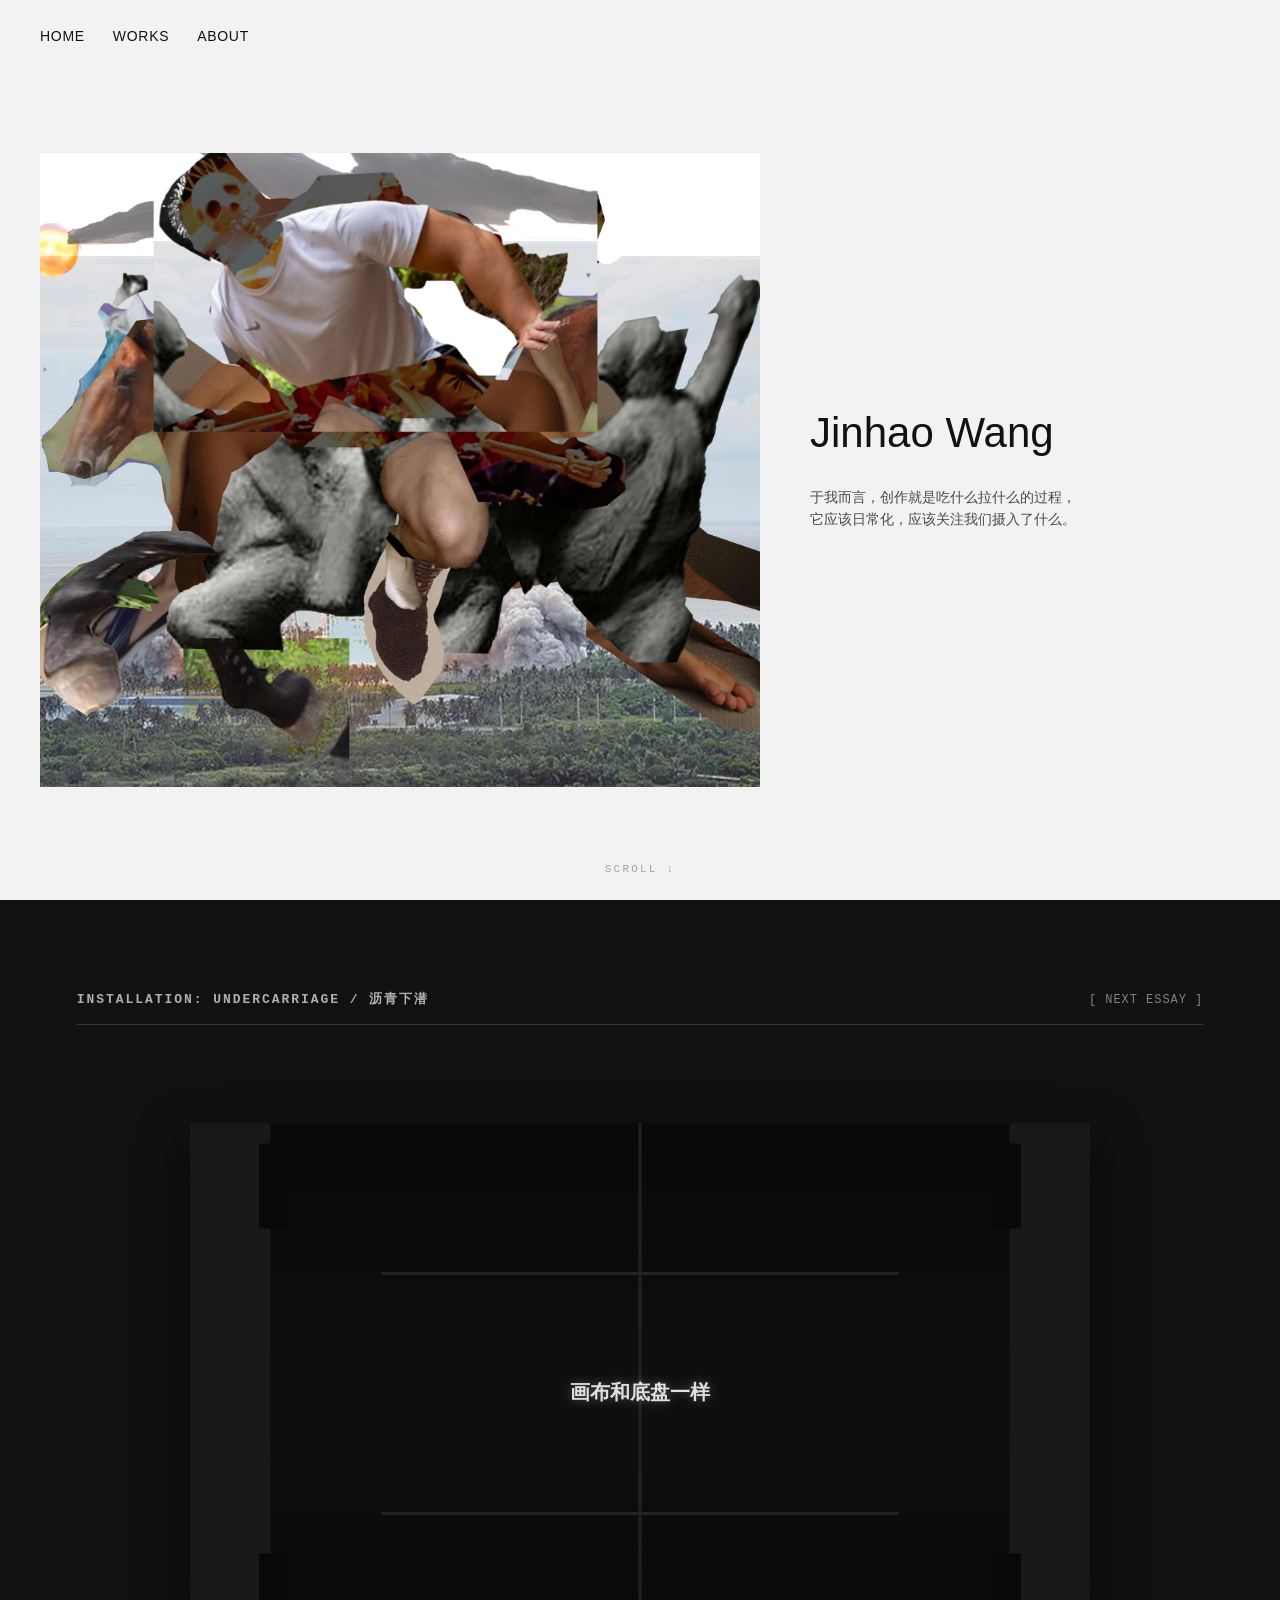
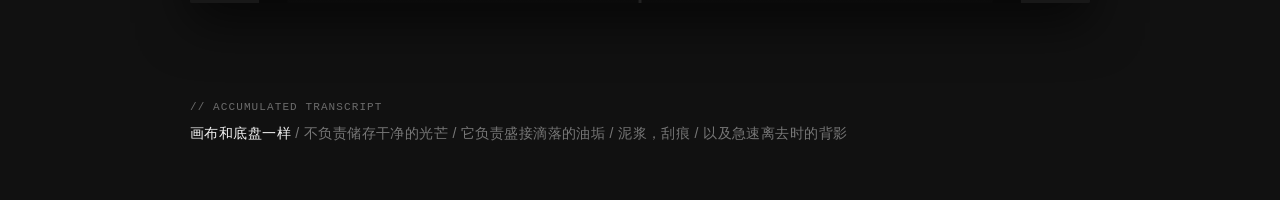
==== index.html @ 8531ae94 "Update index.html" ====
<!DOCTYPE html>
<html lang="zh-CN">

<head>

    <meta charset="UTF-8">

    <meta name="viewport" content="width=device-width, initial-scale=1.0">

    <title>Jinhao Wang</title>

    <link rel="stylesheet" href="style.css?v=3">
    <!-- 引入独立文件夹内的装置样式 -->
    <link rel="stylesheet" href="installation/undercarriage.css">
    <link rel="icon" type="image/svg+xml" href="favicon.svg">

</head>


<body>


    <!-- ========================================
         SITE NAVIGATION
         ======================================== -->

    <header class="site-header">

        <nav>
            <a href="index.html">HOME</a>
            <a href="works.html">WORKS</a>
            <a href="about.html">ABOUT</a>
        </nav>

    </header>


    <!-- ========================================
         HOME PAGE (HERO)
         ======================================== -->

    <main class="home">

        <section class="hero">

            <!-- Hero Image -->
            <div class="hero-image">
                <img
                    src="images/digital collage/home-hero-small.jpg"
                    alt="Jinhao Wang"
                >
            </div>

            <!-- Hero Text -->
            <div class="hero-text">
                <h1>Jinhao Wang</h1>
                <p>
                    于我而言，创作就是吃什么拉什么的过程，<br>
                    它应该日常化，应该关注我们摄入了什么。
                </p>
            </div>

        </section>

        <!-- 下滑引导提示 -->
        <div class="scroll-down-hint">SCROLL ↓</div>

    </main>


    <!-- ========================================
         INSTALLATION SECTION (第二屏独立装置)
         ======================================== -->

    <section class="installation-section">

        <div class="installation-header">
            <h2 class="installation-title">Installation: Undercarriage / 沥青下潜</h2>
            <div class="installation-controls">
                <button id="btn-next-passage" class="inst-btn" type="button">[ NEXT ESSAY ]</button>
            </div>
        </div>

        <div class="viewport-wrapper">
            <canvas id="undercarriage-canvas"></canvas>
        </div>

        <div class="installation-log">
            <div class="log-label">// ACCUMULATED TRANSCRIPT</div>
            <div id="log-text" class="log-content">等待车辆碾过...</div>
        </div>

    </section>


    <!-- ========================================
         SMART SLIDE HEADER SCRIPT
         ======================================== -->

    <script>
        const header = document.querySelector(".site-header");
        let lastScrollY = window.pageYOffset;

        window.addEventListener("scroll", () => {
            const currentScrollY = window.pageYOffset;

            if (currentScrollY <= 80) {
                header.classList.remove("header-hidden");
                lastScrollY = currentScrollY;
                return;
            }

            if (Math.abs(currentScrollY - lastScrollY) < 10) {
                return;
            }

            if (currentScrollY > lastScrollY) {
                header.classList.add("header-hidden");
            } else {
                header.classList.remove("header-hidden");
            }

            lastScrollY = currentScrollY;
        }, { passive: true });
    </script>

    <!-- 引入独立文件夹内的装置动画引擎 -->
    <script src="installation/undercarriage.js"></script>

</body>

</html>
---- style.css ----
/* =========================================================
   GLOBAL
   ========================================================= */

* {
    box-sizing: border-box;
}

html,
body {
    margin: 0;
    width: 100%;
    min-height: 100%;
    background: #f2f2f2;
}

body {
    color: #111111;
    font-family:
        Arial,
        Helvetica,
        sans-serif;
}

img {
    max-width: 100%;
}

a {
    color: inherit;
}


/* =========================================================
   SITE NAVIGATION (SMART SLIDE HEADER WITH GRADIENT FADE)
   ========================================================= */

.site-header {
    position: fixed;
    top: 0;
    left: 0;
    width: 100%;
    padding: 28px 40px 48px;
    z-index: 100;
    transition: transform 0.3s cubic-bezier(0.16, 1, 0.3, 1);

    /* 全通栏从上至下平滑羽化渐变 */
    background: linear-gradient(
        to bottom,
        rgba(242, 242, 242, 0.96) 0%,
        rgba(242, 242, 242, 0.85) 45%,
        rgba(242, 242, 242, 0.4) 75%,
        rgba(242, 242, 242, 0) 100%
    );

    /* 允许点击穿透下方作品 */
    pointer-events: none;
}

.site-header.header-hidden {
    transform: translateY(-100%);
}

.site-header nav {
    display: flex;
    gap: 28px;
    /* 恢复文字链接正常点击 */
    pointer-events: auto;
}

.site-header a {
    color: #111111;
    text-decoration: none;
    font-size: 14px;
    letter-spacing: 0.05em;
}

.site-header a:hover {
    text-decoration: underline;
}


/* =========================================================
   HOME
   ========================================================= */

.home {
    width: 100%;
    height: 100vh;
}

.hero {
    width: 100%;
    height: 100vh;
    display: grid;
    grid-template-columns: 60% 40%;
    align-items: center;
    padding: 80px 40px 40px;
}

.hero-image {
    width: 100%;
    height: calc(100vh - 120px);
    display: flex;
    align-items: center;
    justify-content: center;
}

.hero-image img {
    display: block;
    max-width: 100%;
    max-height: 100%;
    width: auto;
    height: auto;
    object-fit: contain;
}

.hero-text {
    padding-left: 50px;
    padding-right: 40px;
}

.hero-text h1 {
    margin: 0 0 30px;
    font-size: 42px;
    font-weight: 500;
    line-height: 1.1;
}

.hero-text p {
    margin: 0;
    max-width: 480px;
    font-size: 14px;
    line-height: 1.6;
    opacity: 0.75;
}


/* =========================================================
   WORKS — PROJECT ARCHIVE
   ========================================================= */

.works-archive {
    width: 100%;
    min-height: 100vh;
    padding: 120px 6vw;
}

.works-archive h1 {
    margin: 0 0 100px;
    font-size: 28px;
    font-weight: 400;
}

.project-list {
    width: 100%;
    max-width: 1400px;
}

.project-link {
    display: flex;
    justify-content: space-between;
    align-items: center;
    width: 100%;
    padding: 28px 0;
    border-top: 1px solid rgba(17, 17, 17, 0.25);
    color: #111111;
    text-decoration: none;
    font-size: 18px;
    font-weight: 400;
    transition: opacity 0.2s ease;
}

.project-link:last-child {
    border-bottom: 1px solid rgba(17, 17, 17, 0.25);
}

.project-link:hover {
    opacity: 0.5;
}

.project-link span:last-child {
    font-size: 20px;
}


/* =========================================================
   PROJECT ARCHIVE PAGES (PAINTING & DIGITAL COLLAGE)
   ========================================================= */

.project-page {
    width: 100%;
    padding: 105px 6vw 140px;
}

.project-header {
    display: flex;
    justify-content: space-between;
    align-items: baseline;
    margin-bottom: 105px;
}

.project-header h1 {
    margin: 0;
    font-size: 28px;
    font-weight: 400;
    line-height: 1.2;
}

#sort-button {
    margin: 0;
    padding: 0;
    border: none;
    background: none;
    font-family: inherit;
    font-size: 14px;
    font-weight: 400;
    line-height: 1.4;
    color: #111111;
    cursor: pointer;
    white-space: nowrap;
}

#sort-button:hover {
    opacity: 0.5;
}


/* =========================================================
   TRUE MASONRY GRID (横向蛇形咬合推进系统)
   ========================================================= */

.true-masonry {
    display: flex;
    justify-content: space-between;
    align-items: flex-start;
    gap: 28px;
    width: 76%;
    max-width: 1120px;
    margin: 0 auto;
}

.masonry-col {
    flex: 1;
    display: flex;
    flex-direction: column;
    gap: 50px;
    min-width: 0;
}

.masonry-col .archive-item {
    display: flex;
    justify-content: center;
    align-items: center;
    margin: 0;
    text-decoration: none;
    transition: opacity 0.25s ease;
}

.masonry-col .archive-item img {
    display: block;
    max-width: 100%;
    width: auto;
    height: auto;
    max-height: 520px;     /* 封顶高度：竖长画作在此止步，宽度按原比例等比收窄 */
    object-fit: contain;
}

.masonry-col .archive-item:hover {
    opacity: 0.75;
}


/* =========================================================
   WORK DETAIL — COLLAGE
   ========================================================= */

.work-detail-page {
    width: 100%;
    height: 100vh;
    overflow: hidden;
    background: #f2f2f2;
    color: #111111;
}

.work-detail {
    position: relative;
    width: 100%;
    height: 100vh;
    display: grid;
    grid-template-columns: 42% 58%;
    align-items: center;
    padding: 80px 7vw 40px;
}

.work-info {
    padding-right: 80px;
}

.work-info h1 {
    margin: 0 0 35px;
    font-size: 20px;
    font-weight: 500;
    letter-spacing: 0.08em;
}

.work-info p {
    margin: 0 0 10px;
    font-size: 15px;
    line-height: 1.5;
}

.work-detail-image {
    width: 100%;
    height: calc(100vh - 120px);
    display: flex;
    align-items: center;
    justify-content: center;
    padding: 20px 40px 20px 0;
}

.work-detail-image img {
    display: block;
    max-width: 100%;
    max-height: calc(100vh - 170px);
    width: auto;
    height: auto;
    object-fit: contain;
}

.work-arrow {
    position: fixed;
    top: 50%;
    transform: translateY(-50%);
    z-index: 200;
    width: 50px;
    height: 80px;
    display: flex;
    align-items: center;
    justify-content: center;
    color: #111111;
    text-decoration: none;
    font-size: 30px;
    font-weight: 300;
    opacity: 0.45;
    transition: opacity 0.2s ease;
}

.work-arrow:hover {
    opacity: 1;
}

.work-arrow-left {
    left: 18px;
}

.work-arrow-right {
    right: 18px;
}

.work-back {
    position: fixed;
    left: 50px;
    bottom: 32px;
    z-index: 20;
    color: #111111;
    text-decoration: none;
    font-size: 14px;
    font-weight: 400;
    line-height: 1.4;
    transition: opacity 0.2s ease;
}

.work-back:hover {
    opacity: 0.5;
}


/* =========================================================
   PAINTING DETAIL
   ========================================================= */

.painting-detail-page {
    width: 100%;
    height: 100vh;
    overflow: hidden;
    background: #f2f2f2;
    color: #111111;
}

.painting-detail {
    position: relative;
    width: 100%;
    height: 100vh;
    display: flex;
    flex-direction: column;
    align-items: center;
    padding: 105px 8vw 35px;
}

.painting-info {
    width: 100%;
    margin-bottom: 20px;
}

.painting-info h1 {
    margin: 0 0 12px;
    font-size: 18px;
    font-weight: 400;
}

.painting-info p {
    margin: 3px 0;
    font-size: 14px;
    line-height: 1.45;
}

.painting-detail-image {
    flex: 1;
    width: 100%;
    min-height: 0;
    display: flex;
    align-items: center;
    justify-content: center;
}

.painting-detail-image img {
    display: block;
    max-width: 80vw;
    max-height: calc(100vh - 270px);
    width: auto;
    height: auto;
    object-fit: contain;
}

.painting-arrow {
    position: fixed;
    top: 50%;
    transform: translateY(-50%);
    z-index: 200;
    width: 60px;
    height: 80px;
    display: flex;
    align-items: center;
    justify-content: center;
    color: #111111;
    text-decoration: none;
    font-size: 28px;
    font-weight: 300;
    opacity: 0.8;
    transition:
        opacity 0.2s ease,
        transform 0.2s ease;
}

.painting-arrow:hover {
    opacity: 1;
}

.painting-arrow-left {
    left: 15px;
}

.painting-arrow-right {
    right: 15px;
}

.painting-arrow-left:hover {
    transform: translate(-3px, -50%);
}

.painting-arrow-right:hover {
    transform: translate(3px, -50%);
}

.painting-back {
    position: fixed;
    left: 3vw;
    bottom: 28px;
    z-index: 200;
    font-size: 13px;
    color: #111111;
    text-decoration: none;
}

.painting-back:hover {
    text-decoration: underline;
}


/* =========================================================
   ABOUT
   ========================================================= */

.about-page {
    background: #f2f2f2;
    color: #111111;
}

.about-content {
    width: 100%;
    min-height: 100vh;
    display: grid;
    grid-template-columns: 40% 60%;
    padding: 120px 6vw 100px;
}

.about-photo {
    display: flex;
    align-items: flex-start;
    justify-content: flex-start;
    padding-top: 20px;
    padding-right: 5vw;
}

.about-photo img {
    display: block;
    width: 100%;
    max-width: 420px;
    height: auto;
    object-fit: contain;
}

.about-info {
    width: 100%;
    max-width: 680px;
    padding-top: 20px;
}

.about-top {
    display: flex;
    justify-content: space-between;
    align-items: baseline;
    margin-bottom: 70px;
}

.about-top h1 {
    margin: 0;
    font-size: 28px;
    font-weight: 400;
    line-height: 1.2;
}

.about-section {
    margin-bottom: 58px;
}

.about-section h2 {
    margin: 0 0 24px;
    font-size: 14px;
    font-weight: 400;
    letter-spacing: 0.12em;
    text-transform: uppercase;
}

.about-section p {
    max-width: 620px;
    margin: 0 0 18px;
    font-size: 16px;
    line-height: 1.8;
    font-weight: 400;
}

.about-section a {
    color: inherit;
    text-decoration: none;
}

.about-section a:hover {
    text-decoration: underline;
}

.language-switch {
    display: flex;
    align-items: center;
    gap: 6px;
    font-size: 12px;
}

.language-switch label {
    cursor: pointer;
}

.language-switch label:hover {
    text-decoration: underline;
}

.language-switch span {
    opacity: 0.5;
}


/* =========================================================
   MOBILE
   ========================================================= */

@media (max-width: 700px) {

    /* Navigation */
    .site-header {
        position: fixed;
        padding: 20px;
    }

    .site-header nav {
        gap: 18px;
    }

    /* Home */
    .home {
        height: auto;
    }

    .hero {
        height: auto;
        display: block;
        padding: 90px 20px 40px;
    }

    .hero-image {
        width: 100%;
        height: auto;
        display: block;
    }

    .hero-image img {
        width: 100%;
        height: auto;
    }

    .hero-text {
        padding: 25px 0 50px;
    }

    .hero-text h1 {
        font-size: 32px;
        margin-bottom: 20px;
    }

    .hero-text p {
        font-size: 10px;
    }

    /* Works archive */
    .works-archive {
        padding: 80px 20px 60px;
    }

    .works-archive h1 {
        margin-bottom: 60px;
        font-size: 26px;
    }

    .project-link {
        padding: 22px 0;
        font-size: 16px;
    }

    /* Project archive pages */
    .project-page {
        padding: 80px 20px 100px;
    }

    .project-header {
        margin-bottom: 70px;
    }

    .project-header h1 {
        font-size: 26px;
    }

    #sort-button {
        font-size: 13px;
    }

    /* True Masonry Mobile (单列瀑布流) */
    .true-masonry {
        width: 100%;
        flex-direction: column;
        gap: 50px;
    }

    .masonry-col {
        width: 100%;
        gap: 50px;
    }

    .masonry-col .archive-item img {
        width: 100%;
        max-width: 100%;
        max-height: none;
        height: auto;
    }

    /* Digital collage detail Mobile */
    .work-detail-page {
        height: auto;
        min-height: 100vh;
        overflow: visible;
    }

    .work-detail {
        height: auto;
        min-height: 100vh;
        display: flex;
        flex-direction: column;
        align-items: stretch;
        padding: 100px 20px 50px;
    }

    .work-info {
        padding-right: 0;
        margin-bottom: 30px;
    }

    .work-info h1 {
        font-size: 18px;
        margin-bottom: 20px;
    }

    .work-info p {
        font-size: 14px;
    }

    .work-detail-image {
        width: 100%;
        height: auto;
        display: block;
        padding: 0;
    }

    .work-detail-image img {
        width: 100%;
        max-width: 100%;
        max-height: none;
        height: auto;
    }

    .work-arrow {
        width: 40px;
        height: 60px;
        font-size: 24px;
    }

    .work-arrow-left {
        left: 5px;
    }

    .work-arrow-right {
        right: 5px;
    }

    /* Painting detail Mobile */
    .painting-detail-page {
        height: auto;
        min-height: 100vh;
        overflow: visible;
    }

    .painting-detail {
        height: auto;
        min-height: 100vh;
        padding: 100px 20px 80px;
    }

    .painting-info {
        margin-bottom: 25px;
    }

    .painting-info h1 {
        font-size: 18px;
    }

    .painting-info p {
        font-size: 13px;
    }

    .painting-detail-image {
        flex: none;
        width: 100%;
        height: auto;
        display: block;
    }

    .painting-detail-image img {
        width: 100%;
        max-width: 100%;
        max-height: none;
        height: auto;
    }

    .painting-arrow {
        width: 40px;
        height: 60px;
        font-size: 24px;
    }

    .painting-arrow-left {
        left: 5px;
    }

    .painting-arrow-right {
        right: 5px;
    }

    .painting-back {
        left: 20px;
        bottom: 20px;
        font-size: 12px;
    }

    /* About Mobile */
    .about-content {
        display: block;
        padding: 40px 6vw 80px;
    }

    .about-photo {
        margin-bottom: 50px;
        padding-top: 0;
        padding-right: 0;
    }

    .about-photo img {
        width: 100%;
        max-width: 500px;
    }

    .about-info {
        max-width: none;
        padding-top: 0;
    }

    .about-top {
        margin-bottom: 55px;
    }

    .about-top h1 {
        font-size: 26px;
    }

    .about-section {
        margin-bottom: 50px;
    }

    .about-section p {
        font-size: 15px;
        line-height: 1.8;
    }

    /* Return to category */
    .work-back {
        left: 20px;
        bottom: 20px;
        font-size: 13px;
    }
}
---- installation/undercarriage.css ----
/* =========================================================
   INSTALLATION: UNDERCARRIAGE / 沥青下潜装置独立样式
   ========================================================= */

.installation-section {
    width: 100%;
    min-height: 100vh;
    background: #111111;
    color: #f2f2f2;
    position: relative;
    display: flex;
    flex-direction: column;
    justify-content: space-between;
    padding: 90px 6vw 40px;
    box-sizing: border-box;
    overflow: hidden;
}

.installation-header {
    display: flex;
    justify-content: space-between;
    align-items: baseline;
    z-index: 10;
    border-bottom: 1px solid rgba(255, 255, 255, 0.15);
    padding-bottom: 16px;
}

.installation-title {
    font-size: 13px;
    letter-spacing: 0.15em;
    text-transform: uppercase;
    opacity: 0.7;
    margin: 0;
    font-family: monospace, sans-serif;
}

.installation-controls {
    display: flex;
    gap: 20px;
}

.inst-btn {
    background: none;
    border: none;
    color: #f2f2f2;
    font-family: monospace, sans-serif;
    font-size: 12px;
    letter-spacing: 0.08em;
    cursor: pointer;
    opacity: 0.5;
    padding: 0;
    transition: opacity 0.2s ease;
}

.inst-btn:hover {
    opacity: 1;
}

.viewport-wrapper {
    position: relative;
    width: 100%;
    flex: 1;
    display: flex;
    align-items: center;
    justify-content: center;
    margin: 30px 0;
    min-height: 480px;
}

#undercarriage-canvas {
    display: block;
    width: 100%;
    max-width: 900px;
    height: 480px;
    background: #161616;
    border-radius: 2px;
    box-shadow: 0 20px 50px rgba(0, 0, 0, 0.6);
}

.installation-log {
    width: 100%;
    max-width: 900px;
    margin: 0 auto;
    z-index: 10;
}

.log-label {
    font-size: 11px;
    font-family: monospace, sans-serif;
    text-transform: uppercase;
    letter-spacing: 0.1em;
    opacity: 0.4;
    margin-bottom: 8px;
}

.log-content {
    font-size: 14px;
    line-height: 1.8;
    letter-spacing: 0.03em;
    min-height: 2.8em;
    color: #777777;
    font-family: Arial, sans-serif;
    transition: color 0.3s ease;
}

.log-content span.accumulated {
    color: #f2f2f2;
}

/* 首页下滑引导细标 */
.scroll-down-hint {
    position: absolute;
    bottom: 25px;
    left: 50%;
    transform: translateX(-50%);
    font-size: 11px;
    letter-spacing: 0.2em;
    opacity: 0.35;
    font-family: monospace, sans-serif;
    animation: pulse-hint 2s infinite ease-in-out;
    pointer-events: none;
}

@keyframes pulse-hint {
    0%, 100% { opacity: 0.2; transform: translate(-50%, 0); }
    50% { opacity: 0.6; transform: translate(-50%, 5px); }
}

@media (max-width: 700px) {
    .installation-section {
        padding: 70px 20px 30px;
        min-height: auto;
    }
    #undercarriage-canvas {
        height: 380px;
    }
    .viewport-wrapper {
        min-height: 380px;
    }
    .log-content {
        font-size: 13px;
    }
}
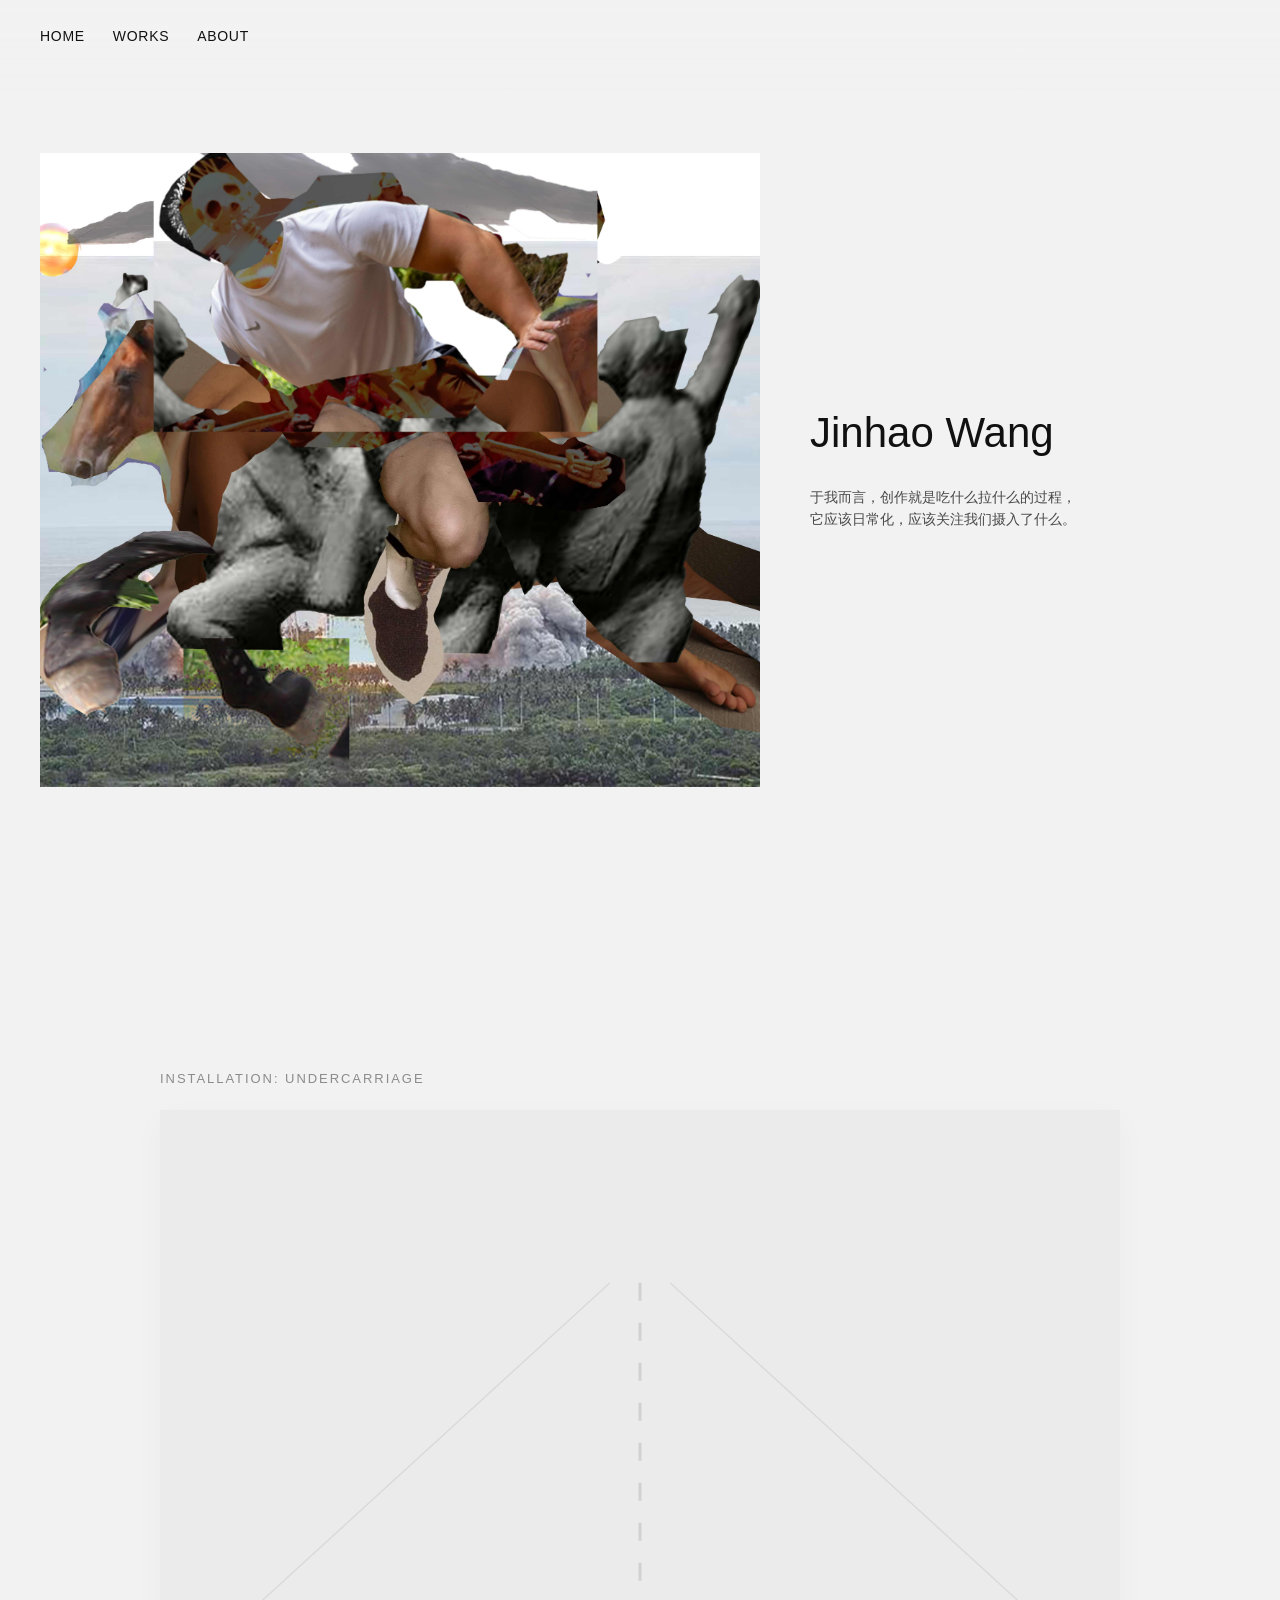
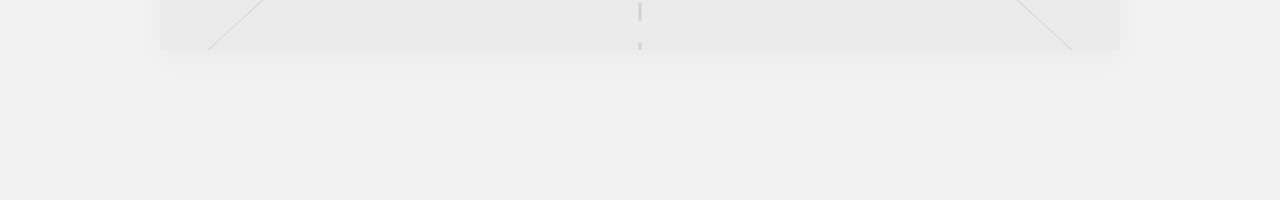
==== commit c670b5db: "Update index.html" ====
--- a/index.html
+++ b/index.html
@@ -9,8 +9,8 @@
 
     <title>Jinhao Wang</title>
 
-    <link rel="stylesheet" href="style.css?v=3">
-    <!-- 引入独立文件夹内的装置样式 -->
+    <link rel="stylesheet" href="style.css?v=4">
+    <!-- 引入独立装置样式 -->
     <link rel="stylesheet" href="installation/undercarriage.css">
     <link rel="icon" type="image/svg+xml" href="favicon.svg">
 
@@ -43,7 +43,7 @@
 
         <section class="hero">
 
-            <!-- Hero Image -->
+            <!-- Hero Image (精准保留你的原路径) -->
             <div class="hero-image">
                 <img
                     src="images/digital collage/home-hero-small.jpg"
@@ -62,32 +62,21 @@
 
         </section>
 
-        <!-- 下滑引导提示 -->
-        <div class="scroll-down-hint">SCROLL ↓</div>
-
     </main>
 
 
     <!-- ========================================
-         INSTALLATION SECTION (第二屏独立装置)
+         INSTALLATION SECTION (第二屏：纯粹影像装置)
          ======================================== -->
 
     <section class="installation-section">
 
         <div class="installation-header">
-            <h2 class="installation-title">Installation: Undercarriage / 沥青下潜</h2>
-            <div class="installation-controls">
-                <button id="btn-next-passage" class="inst-btn" type="button">[ NEXT ESSAY ]</button>
-            </div>
+            <h2 class="installation-title">Installation: Undercarriage</h2>
         </div>
 
         <div class="viewport-wrapper">
             <canvas id="undercarriage-canvas"></canvas>
-        </div>
-
-        <div class="installation-log">
-            <div class="log-label">// ACCUMULATED TRANSCRIPT</div>
-            <div id="log-text" class="log-content">等待车辆碾过...</div>
         </div>
 
     </section>
@@ -124,7 +113,7 @@
         }, { passive: true });
     </script>
 
-    <!-- 引入独立文件夹内的装置动画引擎 -->
+    <!-- 引入装置驱动引擎 -->
     <script src="installation/undercarriage.js"></script>
 
 </body>
--- a/installation/undercarriage.css
+++ b/installation/undercarriage.css
@@ -1,143 +1,68 @@
 /* =========================================================
-   INSTALLATION: UNDERCARRIAGE / 沥青下潜装置独立样式
+   INSTALLATION: UNDERCARRIAGE / 极简浅灰正视低机位装置样式
    ========================================================= */
 
 .installation-section {
     width: 100%;
     min-height: 100vh;
-    background: #111111;
-    color: #f2f2f2;
+    /* 彻底采用网站统一的浅灰底色 */
+    background: #f2f2f2;
+    color: #111111;
     position: relative;
     display: flex;
     flex-direction: column;
-    justify-content: space-between;
-    padding: 90px 6vw 40px;
+    justify-content: center;
+    align-items: center;
+    padding: 100px 6vw 80px;
     box-sizing: border-box;
     overflow: hidden;
 }
 
 .installation-header {
-    display: flex;
-    justify-content: space-between;
-    align-items: baseline;
-    z-index: 10;
-    border-bottom: 1px solid rgba(255, 255, 255, 0.15);
-    padding-bottom: 16px;
+    width: 100%;
+    max-width: 960px;
+    margin-bottom: 24px;
+    text-align: left;
 }
 
 .installation-title {
     font-size: 13px;
     letter-spacing: 0.15em;
     text-transform: uppercase;
-    opacity: 0.7;
+    font-weight: 400;
+    opacity: 0.45;
     margin: 0;
-    font-family: monospace, sans-serif;
+    font-family: Arial, sans-serif;
 }
 
-.installation-controls {
-    display: flex;
-    gap: 20px;
-}
-
-.inst-btn {
-    background: none;
-    border: none;
-    color: #f2f2f2;
-    font-family: monospace, sans-serif;
-    font-size: 12px;
-    letter-spacing: 0.08em;
-    cursor: pointer;
-    opacity: 0.5;
-    padding: 0;
-    transition: opacity 0.2s ease;
-}
-
-.inst-btn:hover {
-    opacity: 1;
-}
-
+/* 视觉主视窗 */
 .viewport-wrapper {
     position: relative;
     width: 100%;
-    flex: 1;
+    max-width: 960px;
+    height: 540px;
     display: flex;
     align-items: center;
     justify-content: center;
-    margin: 30px 0;
-    min-height: 480px;
 }
 
 #undercarriage-canvas {
     display: block;
     width: 100%;
-    max-width: 900px;
-    height: 480px;
-    background: #161616;
-    border-radius: 2px;
-    box-shadow: 0 20px 50px rgba(0, 0, 0, 0.6);
+    height: 100%;
+    background: #ebebeb;
+    border-radius: 0;
+    /* 细腻内凹画框阴影 */
+    box-shadow: inset 0 0 40px rgba(0, 0, 0, 0.04), 0 10px 30px rgba(0, 0, 0, 0.03);
 }
 
-.installation-log {
-    width: 100%;
-    max-width: 900px;
-    margin: 0 auto;
-    z-index: 10;
-}
-
-.log-label {
-    font-size: 11px;
-    font-family: monospace, sans-serif;
-    text-transform: uppercase;
-    letter-spacing: 0.1em;
-    opacity: 0.4;
-    margin-bottom: 8px;
-}
-
-.log-content {
-    font-size: 14px;
-    line-height: 1.8;
-    letter-spacing: 0.03em;
-    min-height: 2.8em;
-    color: #777777;
-    font-family: Arial, sans-serif;
-    transition: color 0.3s ease;
-}
-
-.log-content span.accumulated {
-    color: #f2f2f2;
-}
-
-/* 首页下滑引导细标 */
-.scroll-down-hint {
-    position: absolute;
-    bottom: 25px;
-    left: 50%;
-    transform: translateX(-50%);
-    font-size: 11px;
-    letter-spacing: 0.2em;
-    opacity: 0.35;
-    font-family: monospace, sans-serif;
-    animation: pulse-hint 2s infinite ease-in-out;
-    pointer-events: none;
-}
-
-@keyframes pulse-hint {
-    0%, 100% { opacity: 0.2; transform: translate(-50%, 0); }
-    50% { opacity: 0.6; transform: translate(-50%, 5px); }
-}
-
+/* 移动端自适应 */
 @media (max-width: 700px) {
     .installation-section {
-        padding: 70px 20px 30px;
+        padding: 90px 20px 60px;
         min-height: auto;
     }
-    #undercarriage-canvas {
+    .viewport-wrapper {
         height: 380px;
     }
-    .viewport-wrapper {
-        min-height: 380px;
-    }
-    .log-content {
-        font-size: 13px;
-    }
 }
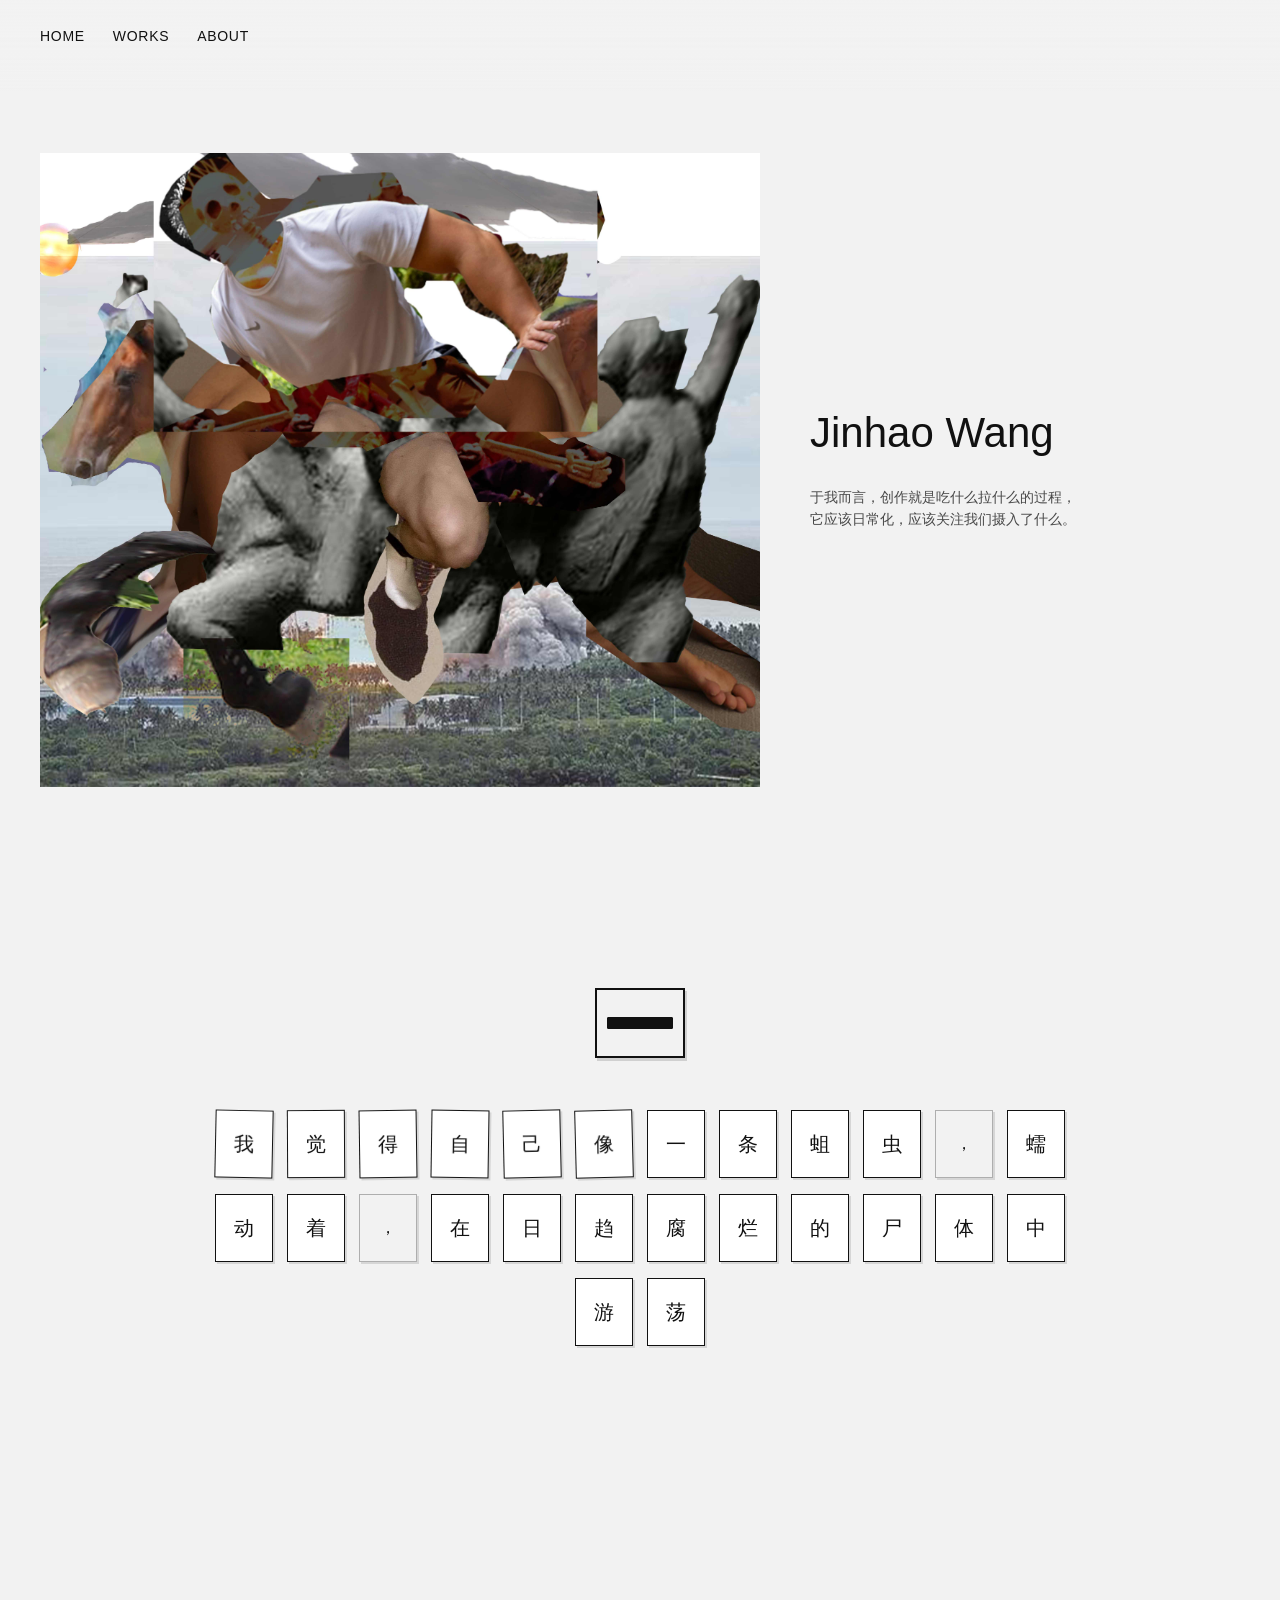
==== commit bcbb5a4a: "Update index.html" ====
--- a/index.html
+++ b/index.html
@@ -9,8 +9,8 @@
 
     <title>Jinhao Wang</title>
 
-    <link rel="stylesheet" href="style.css?v=4">
-    <!-- 引入独立装置样式 -->
+    <link rel="stylesheet" href="style.css?v=5">
+    <!-- 引入独立发牌装置样式 -->
     <link rel="stylesheet" href="installation/undercarriage.css">
     <link rel="icon" type="image/svg+xml" href="favicon.svg">
 
@@ -43,7 +43,7 @@
 
         <section class="hero">
 
-            <!-- Hero Image (精准保留你的原路径) -->
+            <!-- Hero Image (保留原路径) -->
             <div class="hero-image">
                 <img
                     src="images/digital collage/home-hero-small.jpg"
@@ -66,17 +66,19 @@
 
 
     <!-- ========================================
-         INSTALLATION SECTION (第二屏：纯粹影像装置)
+         INSTALLATION: GRAPHIC CARD DEALER (第二屏：极简图形发牌器)
          ======================================== -->
 
     <section class="installation-section">
 
-        <div class="installation-header">
-            <h2 class="installation-title">Installation: Undercarriage</h2>
+        <!-- 顶部发牌箱（手绘线框几何体） -->
+        <div id="dealer-slot" class="dealer-dispenser-box">
+            <div class="dealer-slot"></div>
         </div>
 
-        <div class="viewport-wrapper">
-            <canvas id="undercarriage-canvas"></canvas>
+        <!-- 牌面落位排布区（第一排、第二排网格） -->
+        <div class="dealer-table">
+            <div id="cards-grid" class="cards-grid"></div>
         </div>
 
     </section>
@@ -113,7 +115,7 @@
         }, { passive: true });
     </script>
 
-    <!-- 引入装置驱动引擎 -->
+    <!-- 引入极简发牌驱动逻辑 -->
     <script src="installation/undercarriage.js"></script>
 
 </body>
--- a/installation/undercarriage.css
+++ b/installation/undercarriage.css
@@ -1,68 +1,128 @@
 /* =========================================================
-   INSTALLATION: UNDERCARRIAGE / 极简浅灰正视低机位装置样式
+   INSTALLATION: GRAPHIC CARD DEALER (极简图形发牌器样式)
    ========================================================= */
 
 .installation-section {
     width: 100%;
     min-height: 100vh;
-    /* 彻底采用网站统一的浅灰底色 */
     background: #f2f2f2;
     color: #111111;
-    position: relative;
     display: flex;
     flex-direction: column;
-    justify-content: center;
     align-items: center;
-    padding: 100px 6vw 80px;
+    justify-content: flex-start;
+    padding: 90px 6vw 80px;
     box-sizing: border-box;
-    overflow: hidden;
+    position: relative;
 }
 
-.installation-header {
-    width: 100%;
-    max-width: 960px;
-    margin-bottom: 24px;
-    text-align: left;
+/* 顶部极简发牌箱（依照手绘稿线条建模） */
+.dealer-dispenser-box {
+    position: relative;
+    width: 90px;
+    height: 70px;
+    border: 2px solid #111111;
+    background: #f2f2f2;
+    margin-bottom: 50px;
+    display: flex;
+    flex-direction: column;
+    align-items: center;
+    justify-content: center;
+    box-shadow: 2px 3px 0px rgba(17, 17, 17, 0.15);
+    transition: transform 0.1s ease;
 }
 
-.installation-title {
-    font-size: 13px;
-    letter-spacing: 0.15em;
-    text-transform: uppercase;
-    font-weight: 400;
-    opacity: 0.45;
-    margin: 0;
-    font-family: Arial, sans-serif;
+/* 发牌槽口（线条窄缝） */
+.dealer-slot {
+    width: 66px;
+    height: 12px;
+    border: 1.5px solid #111111;
+    background: #111111;
+    border-radius: 1px;
 }
 
-/* 视觉主视窗 */
-.viewport-wrapper {
-    position: relative;
+/* 发牌时的微震触感 */
+.dealer-dispenser-box.slot-eject {
+    transform: translateY(-2px);
+}
+
+/* 下方卡牌阵列区（手绘稿中的两排网格排布） */
+.dealer-table {
     width: 100%;
-    max-width: 960px;
-    height: 540px;
+    max-width: 920px;
+    min-height: 280px;
+    display: flex;
+    justify-content: center;
+    align-items: flex-start;
+}
+
+.cards-grid {
+    display: flex;
+    flex-wrap: wrap;
+    justify-content: center;
+    gap: 16px 14px;
+    width: 100%;
+    max-width: 860px;
+}
+
+/* 单张卡片：纯净方块、黑细边框、居中单字 */
+.dealer-card {
+    width: 58px;
+    height: 68px;
+    border: 1.5px solid #111111;
+    background: #ffffff;
     display: flex;
     align-items: center;
     justify-content: center;
+    font-size: 20px;
+    font-weight: 500;
+    color: #111111;
+    box-shadow: 2px 2px 0px rgba(17, 17, 17, 0.12);
+    box-sizing: border-box;
+    user-select: none;
+    will-change: transform, opacity;
 }
 
-#undercarriage-canvas {
-    display: block;
-    width: 100%;
-    height: 100%;
-    background: #ebebeb;
-    border-radius: 0;
-    /* 细腻内凹画框阴影 */
-    box-shadow: inset 0 0 40px rgba(0, 0, 0, 0.04), 0 10px 30px rgba(0, 0, 0, 0.03);
+/* 动态过渡 */
+.dealer-card.card-dealt {
+    transition: transform 0.38s cubic-bezier(0.18, 0.89, 0.32, 1.15), opacity 0.25s ease;
 }
 
-/* 移动端自适应 */
+/* 标点符号格轻度透气 */
+.dealer-card.card-punct {
+    background: transparent;
+    border-color: rgba(17, 17, 17, 0.3);
+    font-size: 16px;
+}
+
+/* 读完收牌向下淡出 */
+.dealer-card.card-fadeout {
+    transform: translateY(24px) scale(0.9) !important;
+    opacity: 0 !important;
+    transition: transform 0.4s ease, opacity 0.4s ease;
+}
+
+/* 手机端响应式 */
 @media (max-width: 700px) {
     .installation-section {
-        padding: 90px 20px 60px;
-        min-height: auto;
+        padding: 80px 20px 60px;
     }
-    .viewport-wrapper {
-        height: 380px;
+    .dealer-dispenser-box {
+        width: 76px;
+        height: 60px;
+        margin-bottom: 35px;
+    }
+    .dealer-slot {
+        width: 54px;
+        height: 10px;
+    }
+    .cards-grid {
+        gap: 10px 8px;
+    }
+    .dealer-card {
+        width: 44px;
+        height: 52px;
+        font-size: 16px;
+        border-width: 1.2px;
     }
 }
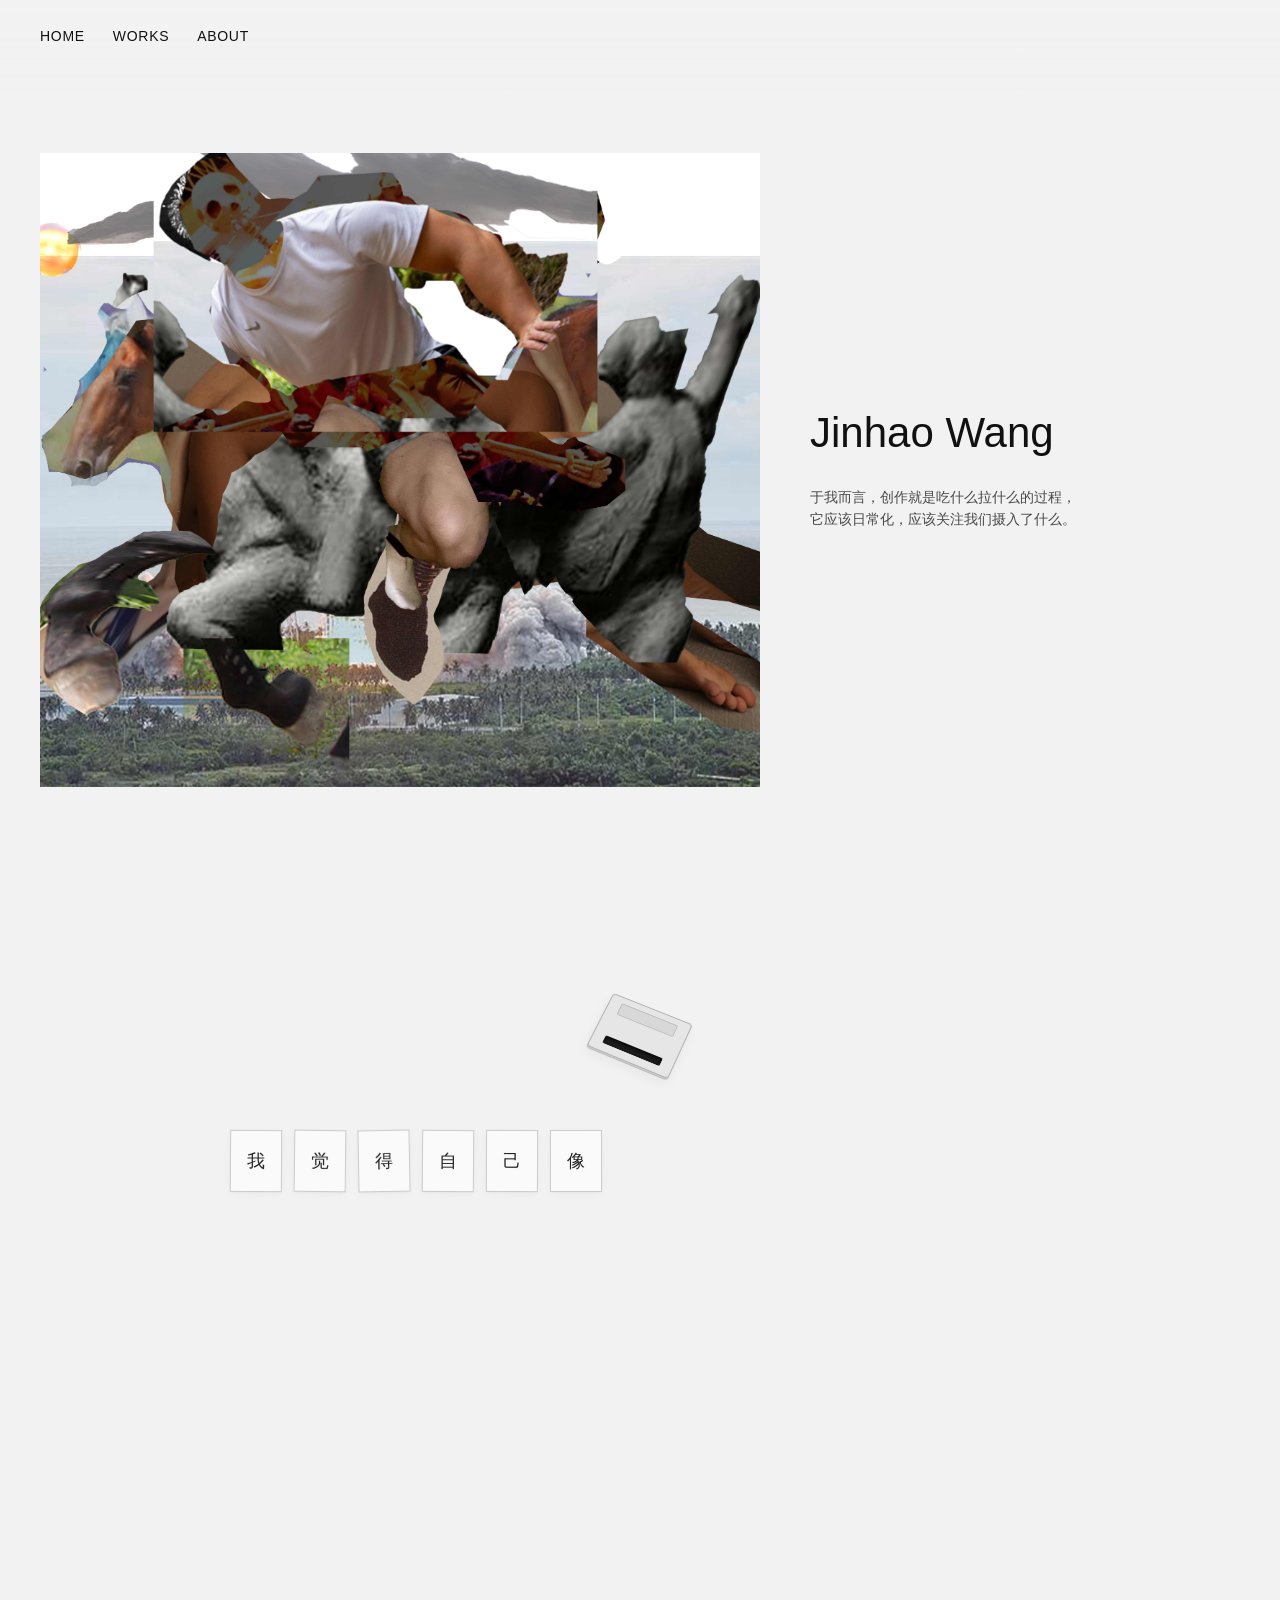
==== commit 298247ec: "Update index.html" ====
--- a/index.html
+++ b/index.html
@@ -10,7 +10,6 @@
     <title>Jinhao Wang</title>
 
     <link rel="stylesheet" href="style.css?v=5">
-    <!-- 引入独立发牌装置样式 -->
     <link rel="stylesheet" href="installation/undercarriage.css">
     <link rel="icon" type="image/svg+xml" href="favicon.svg">
 
@@ -43,7 +42,7 @@
 
         <section class="hero">
 
-            <!-- Hero Image (保留原路径) -->
+            <!-- Hero Image -->
             <div class="hero-image">
                 <img
                     src="images/digital collage/home-hero-small.jpg"
@@ -66,17 +65,19 @@
 
 
     <!-- ========================================
-         INSTALLATION: GRAPHIC CARD DEALER (第二屏：极简图形发牌器)
+         INSTALLATION: GRAPHIC CARD DEALER (第二屏)
          ======================================== -->
 
     <section class="installation-section">
 
-        <!-- 顶部发牌箱（手绘线框几何体） -->
-        <div id="dealer-slot" class="dealer-dispenser-box">
-            <div class="dealer-slot"></div>
+        <!-- 立体发牌机底座与旋转仓 -->
+        <div class="dealer-chassis-stage">
+            <div id="dealer-slot" class="dealer-dispenser-box">
+                <div class="dealer-slot"></div>
+            </div>
         </div>
 
-        <!-- 牌面落位排布区（第一排、第二排网格） -->
+        <!-- 固定卡槽阵列牌桌 -->
         <div class="dealer-table">
             <div id="cards-grid" class="cards-grid"></div>
         </div>
@@ -115,7 +116,7 @@
         }, { passive: true });
     </script>
 
-    <!-- 引入极简发牌驱动逻辑 -->
+    <!-- 极简立体发牌逻辑 -->
     <script src="installation/undercarriage.js"></script>
 
 </body>
--- a/installation/undercarriage.css
+++ b/installation/undercarriage.css
@@ -1,5 +1,6 @@
 /* =========================================================
-   INSTALLATION: GRAPHIC CARD DEALER (极简图形发牌器样式)
+   INSTALLATION: KINETIC GRAPHIC DEALER
+   立体现当代发牌机 / 固定坐标卡槽 / 景深出牌遮罩
    ========================================================= */
 
 .installation-section {
@@ -11,118 +12,180 @@
     flex-direction: column;
     align-items: center;
     justify-content: flex-start;
-    padding: 90px 6vw 80px;
+    padding: 90px 6vw 90px;
     box-sizing: border-box;
     position: relative;
+    overflow: hidden;
 }
 
-/* 顶部极简发牌箱（依照手绘稿线条建模） */
+/* 
+   立体极简发牌机系统 (Dealer Machine)
+   采用微 3D 透视底座与可旋转的出牌射击仓
+*/
+.dealer-chassis-stage {
+    perspective: 800px;
+    width: 120px;
+    height: 90px;
+    display: flex;
+    justify-content: center;
+    align-items: center;
+    margin-bottom: 50px;
+    z-index: 30;
+}
+
 .dealer-dispenser-box {
     position: relative;
-    width: 90px;
-    height: 70px;
-    border: 2px solid #111111;
-    background: #f2f2f2;
-    margin-bottom: 50px;
+    width: 88px;
+    height: 64px;
+    background: #e6e6e6;
+    border: 1px solid rgba(17, 17, 17, 0.25);
+    border-radius: 4px;
+    /* 微透视工业倾角立体感 */
+    transform-style: preserve-3d;
+    transform: rotateX(24deg) rotateZ(0deg);
+    box-shadow: 
+        0 1px 0 #cccccc,
+        0 3px 0 #bcbcbc,
+        0 10px 24px rgba(0, 0, 0, 0.08);
     display: flex;
     flex-direction: column;
     align-items: center;
-    justify-content: center;
-    box-shadow: 2px 3px 0px rgba(17, 17, 17, 0.15);
-    transition: transform 0.1s ease;
+    justify-content: flex-end;
+    padding-bottom: 8px;
+    box-sizing: border-box;
+    /* 动态旋转角度平滑跟随 */
+    transition: transform 0.22s cubic-bezier(0.2, 0.9, 0.3, 1.1);
 }
 
-/* 发牌槽口（线条窄缝） */
-.dealer-slot {
-    width: 66px;
+/* 顶部装弹匣盖板 */
+.dealer-dispenser-box::before {
+    content: "";
+    position: absolute;
+    top: 6px;
+    width: 60px;
     height: 12px;
-    border: 1.5px solid #111111;
-    background: #111111;
-    border-radius: 1px;
+    background: #d8d8d8;
+    border: 1px solid rgba(17, 17, 17, 0.15);
+    border-radius: 2px;
 }
 
-/* 发牌时的微震触感 */
-.dealer-dispenser-box.slot-eject {
-    transform: translateY(-2px);
+/* 发牌槽口：深凹腔体，构建出牌遮罩视效 */
+.dealer-slot {
+    position: relative;
+    width: 62px;
+    height: 9px;
+    background: #1c1c1c;
+    border-radius: 2px;
+    box-shadow: inset 0 2px 4px rgba(0, 0, 0, 0.8);
+    z-index: 2;
 }
 
-/* 下方卡牌阵列区（手绘稿中的两排网格排布） */
+/* 吐牌瞬时回弹反馈 */
+.dealer-dispenser-box.ejecting {
+    box-shadow: 
+        0 1px 0 #cccccc,
+        0 2px 0 #bcbcbc,
+        0 6px 12px rgba(0, 0, 0, 0.05);
+}
+
+/* 
+   牌桌网格与固定槽位 (Anchor Grid System)
+   彻底杜绝由于新增卡牌引发的旧牌往左位移
+*/
 .dealer-table {
     width: 100%;
-    max-width: 920px;
+    max-width: 900px;
     min-height: 280px;
     display: flex;
     justify-content: center;
     align-items: flex-start;
+    position: relative;
+    z-index: 10;
 }
 
 .cards-grid {
     display: flex;
     flex-wrap: wrap;
     justify-content: center;
-    gap: 16px 14px;
+    gap: 14px 12px;
     width: 100%;
     max-width: 860px;
 }
 
-/* 单张卡片：纯净方块、黑细边框、居中单字 */
+/* 预先分配好的固定绝对物理卡槽 */
+.card-slot-anchor {
+    width: 52px;
+    height: 62px;
+    position: relative;
+    box-sizing: border-box;
+    /* 保持原位占位不变 */
+    flex-shrink: 0;
+}
+
+/* 
+   实体落位卡牌
+*/
 .dealer-card {
-    width: 58px;
-    height: 68px;
-    border: 1.5px solid #111111;
-    background: #ffffff;
+    position: absolute;
+    top: 0;
+    left: 0;
+    width: 52px;
+    height: 62px;
+    border: 1px solid rgba(17, 17, 17, 0.2);
+    background: #fafafa;
     display: flex;
     align-items: center;
     justify-content: center;
-    font-size: 20px;
-    font-weight: 500;
-    color: #111111;
-    box-shadow: 2px 2px 0px rgba(17, 17, 17, 0.12);
+    font-size: 18px;
+    font-weight: 400;
+    color: #222222;
+    box-shadow: 0 2px 7px rgba(0, 0, 0, 0.04), 0 1px 2px rgba(0, 0, 0, 0.02);
     box-sizing: border-box;
     user-select: none;
+    pointer-events: none;
+    z-index: 15;
     will-change: transform, opacity;
 }
 
-/* 动态过渡 */
-.dealer-card.card-dealt {
-    transition: transform 0.38s cubic-bezier(0.18, 0.89, 0.32, 1.15), opacity 0.25s ease;
+/* 出牌发射飞行动画：从发牌口冲出并平滑刹车落位 */
+.dealer-card.in-flight {
+    transition: 
+        transform 0.44s cubic-bezier(0.12, 0.9, 0.28, 1.05),
+        opacity 0.24s ease,
+        box-shadow 0.44s ease;
 }
 
-/* 标点符号格轻度透气 */
-.dealer-card.card-punct {
-    background: transparent;
-    border-color: rgba(17, 17, 17, 0.3);
-    font-size: 16px;
+/* 阅毕离场柔和下潜淡出 */
+.dealer-card.card-fadeout {
+    transform: translateY(22px) scale(0.92) !important;
+    opacity: 0 !important;
+    transition: transform 0.45s ease, opacity 0.45s ease;
 }
 
-/* 读完收牌向下淡出 */
-.dealer-card.card-fadeout {
-    transform: translateY(24px) scale(0.9) !important;
-    opacity: 0 !important;
-    transition: transform 0.4s ease, opacity 0.4s ease;
-}
-
-/* 手机端响应式 */
+/* 移动端尺度微调 */
 @media (max-width: 700px) {
     .installation-section {
-        padding: 80px 20px 60px;
+        padding: 85px 16px 60px;
+    }
+    .dealer-chassis-stage {
+        height: 75px;
+        margin-bottom: 35px;
     }
     .dealer-dispenser-box {
         width: 76px;
-        height: 60px;
-        margin-bottom: 35px;
+        height: 56px;
     }
     .dealer-slot {
-        width: 54px;
-        height: 10px;
+        width: 52px;
+        height: 8px;
     }
     .cards-grid {
-        gap: 10px 8px;
+        gap: 8px 6px;
     }
+    .card-slot-anchor,
     .dealer-card {
-        width: 44px;
-        height: 52px;
-        font-size: 16px;
-        border-width: 1.2px;
+        width: 40px;
+        height: 48px;
+        font-size: 15px;
     }
 }
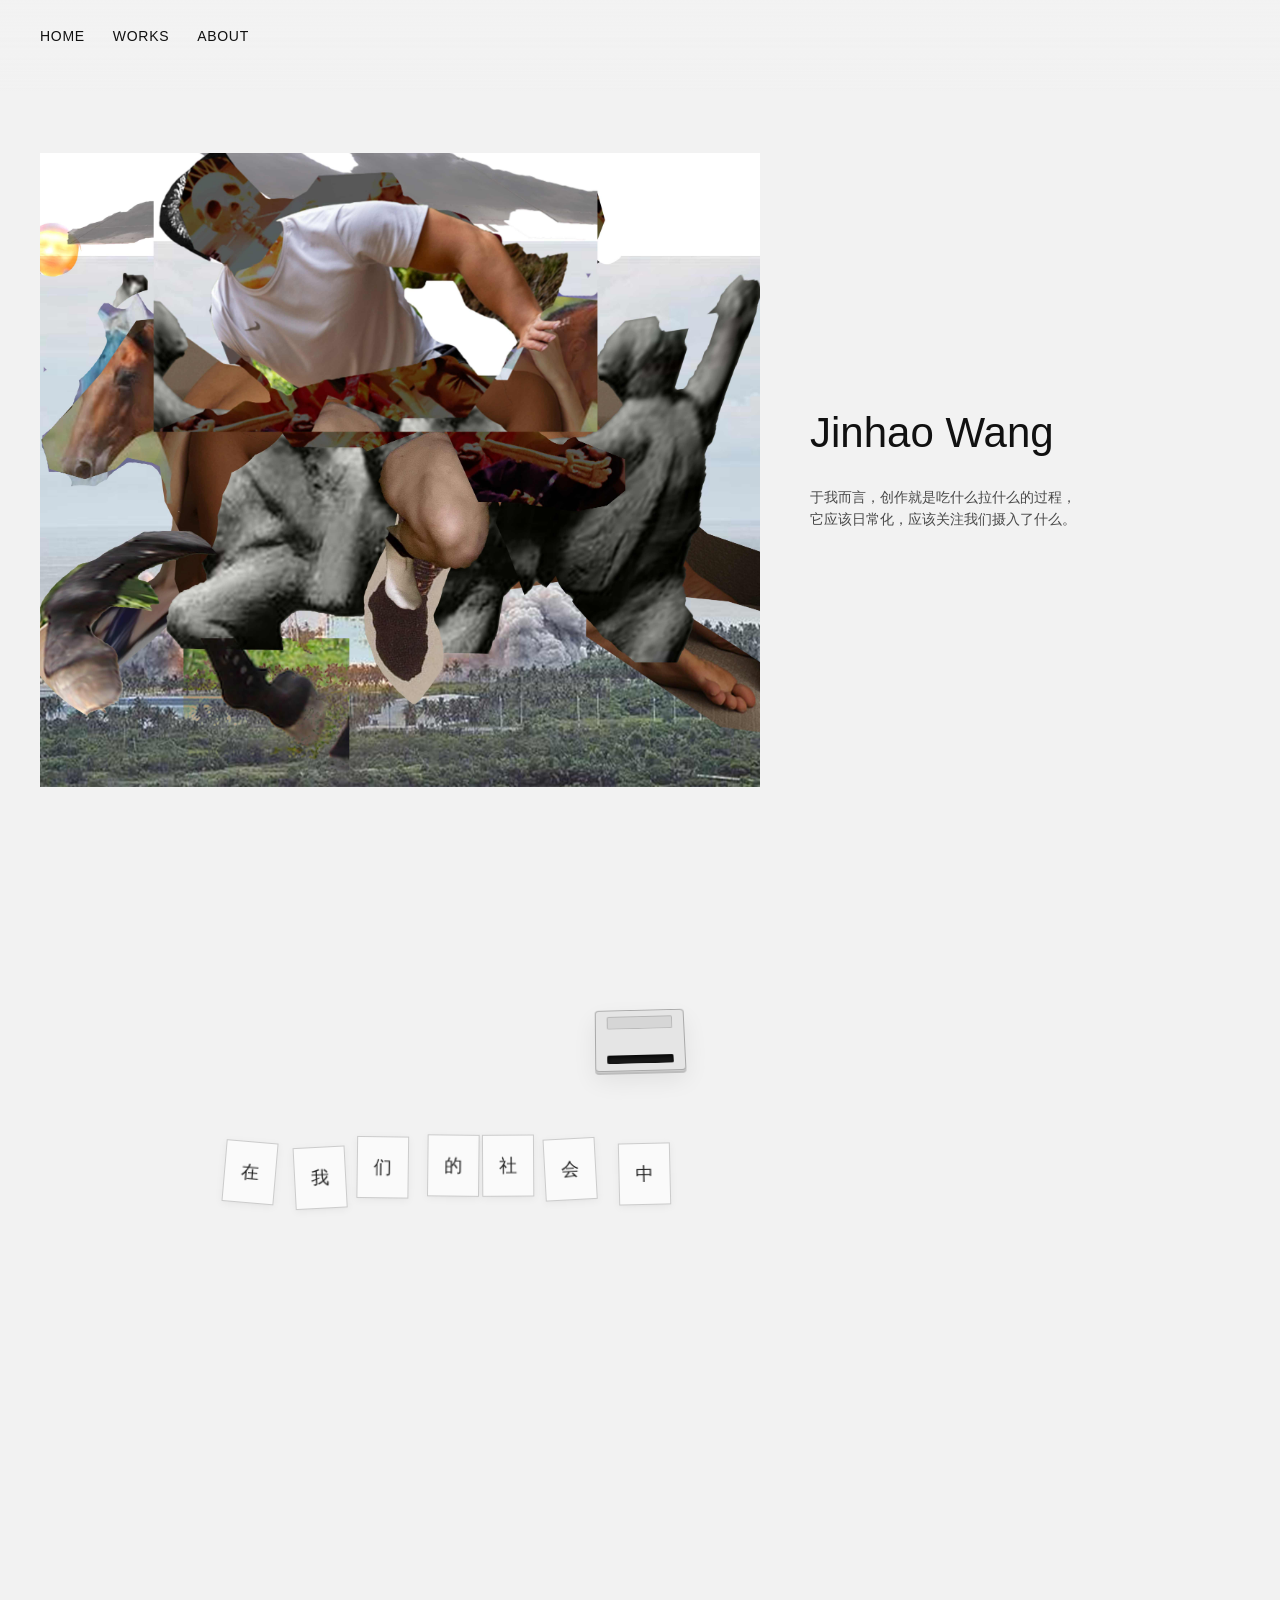
==== commit b668ed0d: "Update index.html" ====
--- a/index.html
+++ b/index.html
@@ -9,7 +9,12 @@
 
     <title>Jinhao Wang</title>
 
-    <link rel="stylesheet" href="style.css?v=5">
+    <!-- 引入开源稚拙手写字库（类喜茶手写感：ZCOOL KuaiLe / Ma Shan Zheng） -->
+    <link rel="preconnect" href="https://fonts.googleapis.com">
+    <link rel="preconnect" href="https://fonts.gstatic.com" crossorigin>
+    <link href="https://fonts.googleapis.com/css2?family=ZCOOL+KuaiLe&display=swap" rel="stylesheet">
+
+    <link rel="stylesheet" href="style.css?v=6">
     <link rel="stylesheet" href="installation/undercarriage.css">
     <link rel="icon" type="image/svg+xml" href="favicon.svg">
 
@@ -116,7 +121,7 @@
         }, { passive: true });
     </script>
 
-    <!-- 极简立体发牌逻辑 -->
+    <!-- 极简立体发牌驱动逻辑 -->
     <script src="installation/undercarriage.js"></script>
 
 </body>
--- a/installation/undercarriage.css
+++ b/installation/undercarriage.css
@@ -1,6 +1,6 @@
 /* =========================================================
    INSTALLATION: KINETIC GRAPHIC DEALER
-   立体现当代发牌机 / 固定坐标卡槽 / 景深出牌遮罩
+   正常等大实体卡牌 / 2倍速超高速连发系统
    ========================================================= */
 
 .installation-section {
@@ -12,89 +12,79 @@
     flex-direction: column;
     align-items: center;
     justify-content: flex-start;
-    padding: 90px 6vw 90px;
+    padding: 95px 6vw 90px;
     box-sizing: border-box;
     position: relative;
     overflow: hidden;
 }
 
-/* 
-   立体极简发牌机系统 (Dealer Machine)
-   采用微 3D 透视底座与可旋转的出牌射击仓
-*/
+/* 立体发牌机舞台 */
 .dealer-chassis-stage {
-    perspective: 800px;
-    width: 120px;
+    perspective: 900px;
+    width: 130px;
     height: 90px;
     display: flex;
     justify-content: center;
     align-items: center;
-    margin-bottom: 50px;
+    margin-bottom: 55px;
     z-index: 30;
 }
 
 .dealer-dispenser-box {
     position: relative;
-    width: 88px;
-    height: 64px;
-    background: #e6e6e6;
-    border: 1px solid rgba(17, 17, 17, 0.25);
+    width: 90px;
+    height: 66px;
+    background: #e5e5e5;
+    border: 1px solid rgba(17, 17, 17, 0.28);
     border-radius: 4px;
-    /* 微透视工业倾角立体感 */
     transform-style: preserve-3d;
-    transform: rotateX(24deg) rotateZ(0deg);
+    transform: rotateX(22deg) rotateZ(0deg);
     box-shadow: 
         0 1px 0 #cccccc,
         0 3px 0 #bcbcbc,
-        0 10px 24px rgba(0, 0, 0, 0.08);
+        0 10px 25px rgba(0, 0, 0, 0.07);
     display: flex;
     flex-direction: column;
     align-items: center;
     justify-content: flex-end;
-    padding-bottom: 8px;
+    padding-bottom: 7px;
     box-sizing: border-box;
-    /* 动态旋转角度平滑跟随 */
-    transition: transform 0.22s cubic-bezier(0.2, 0.9, 0.3, 1.1);
+    /* 2倍提速极速转动：0.1s */
+    transition: transform 0.1s cubic-bezier(0.2, 0.9, 0.3, 1.1);
 }
 
-/* 顶部装弹匣盖板 */
+/* 顶部压盖线 */
 .dealer-dispenser-box::before {
     content: "";
     position: absolute;
     top: 6px;
-    width: 60px;
+    width: 64px;
     height: 12px;
-    background: #d8d8d8;
-    border: 1px solid rgba(17, 17, 17, 0.15);
+    background: #d6d6d6;
+    border: 1px solid rgba(17, 17, 17, 0.16);
     border-radius: 2px;
 }
 
-/* 发牌槽口：深凹腔体，构建出牌遮罩视效 */
+/* 发牌槽口：深凹窄缝 */
 .dealer-slot {
     position: relative;
-    width: 62px;
+    width: 66px;
     height: 9px;
-    background: #1c1c1c;
+    background: #181818;
     border-radius: 2px;
-    box-shadow: inset 0 2px 4px rgba(0, 0, 0, 0.8);
+    box-shadow: inset 0 2px 4px rgba(0, 0, 0, 0.85);
     z-index: 2;
 }
 
-/* 吐牌瞬时回弹反馈 */
+/* 吐牌瞬时微震 */
 .dealer-dispenser-box.ejecting {
-    box-shadow: 
-        0 1px 0 #cccccc,
-        0 2px 0 #bcbcbc,
-        0 6px 12px rgba(0, 0, 0, 0.05);
+    transform: rotateX(25deg) translateY(2px) !important;
 }
 
-/* 
-   牌桌网格与固定槽位 (Anchor Grid System)
-   彻底杜绝由于新增卡牌引发的旧牌往左位移
-*/
+/* 牌桌网格与预设卡槽 */
 .dealer-table {
     width: 100%;
-    max-width: 900px;
+    max-width: 920px;
     min-height: 280px;
     display: flex;
     justify-content: center;
@@ -112,19 +102,16 @@
     max-width: 860px;
 }
 
-/* 预先分配好的固定绝对物理卡槽 */
+/* 预置空间卡槽 */
 .card-slot-anchor {
     width: 52px;
     height: 62px;
     position: relative;
     box-sizing: border-box;
-    /* 保持原位占位不变 */
     flex-shrink: 0;
 }
 
-/* 
-   实体落位卡牌
-*/
+/* 单张卡牌实体 */
 .dealer-card {
     position: absolute;
     top: 0;
@@ -139,7 +126,7 @@
     font-size: 18px;
     font-weight: 400;
     color: #222222;
-    box-shadow: 0 2px 7px rgba(0, 0, 0, 0.04), 0 1px 2px rgba(0, 0, 0, 0.02);
+    box-shadow: 0 2px 8px rgba(0, 0, 0, 0.05), 0 1px 2px rgba(0, 0, 0, 0.02);
     box-sizing: border-box;
     user-select: none;
     pointer-events: none;
@@ -147,36 +134,38 @@
     will-change: transform, opacity;
 }
 
-/* 出牌发射飞行动画：从发牌口冲出并平滑刹车落位 */
+/* 
+   核心物理飞行动画（2倍速）：
+   由 0.36s 压缩为 0.18s，高速射入指定槽位
+*/
 .dealer-card.in-flight {
     transition: 
-        transform 0.44s cubic-bezier(0.12, 0.9, 0.28, 1.05),
-        opacity 0.24s ease,
-        box-shadow 0.44s ease;
+        transform 0.18s cubic-bezier(0.12, 0.9, 0.28, 1.05),
+        opacity 0.08s ease,
+        box-shadow 0.18s ease;
 }
 
-/* 阅毕离场柔和下潜淡出 */
+/* 读毕极速下沉淡出（0.15s） */
 .dealer-card.card-fadeout {
-    transform: translateY(22px) scale(0.92) !important;
+    transform: translateY(18px) scale(0.95) !important;
     opacity: 0 !important;
-    transition: transform 0.45s ease, opacity 0.45s ease;
+    transition: transform 0.15s ease, opacity 0.15s ease;
 }
 
-/* 移动端尺度微调 */
 @media (max-width: 700px) {
     .installation-section {
         padding: 85px 16px 60px;
     }
     .dealer-chassis-stage {
         height: 75px;
-        margin-bottom: 35px;
+        margin-bottom: 40px;
     }
     .dealer-dispenser-box {
-        width: 76px;
+        width: 78px;
         height: 56px;
     }
     .dealer-slot {
-        width: 52px;
+        width: 54px;
         height: 8px;
     }
     .cards-grid {
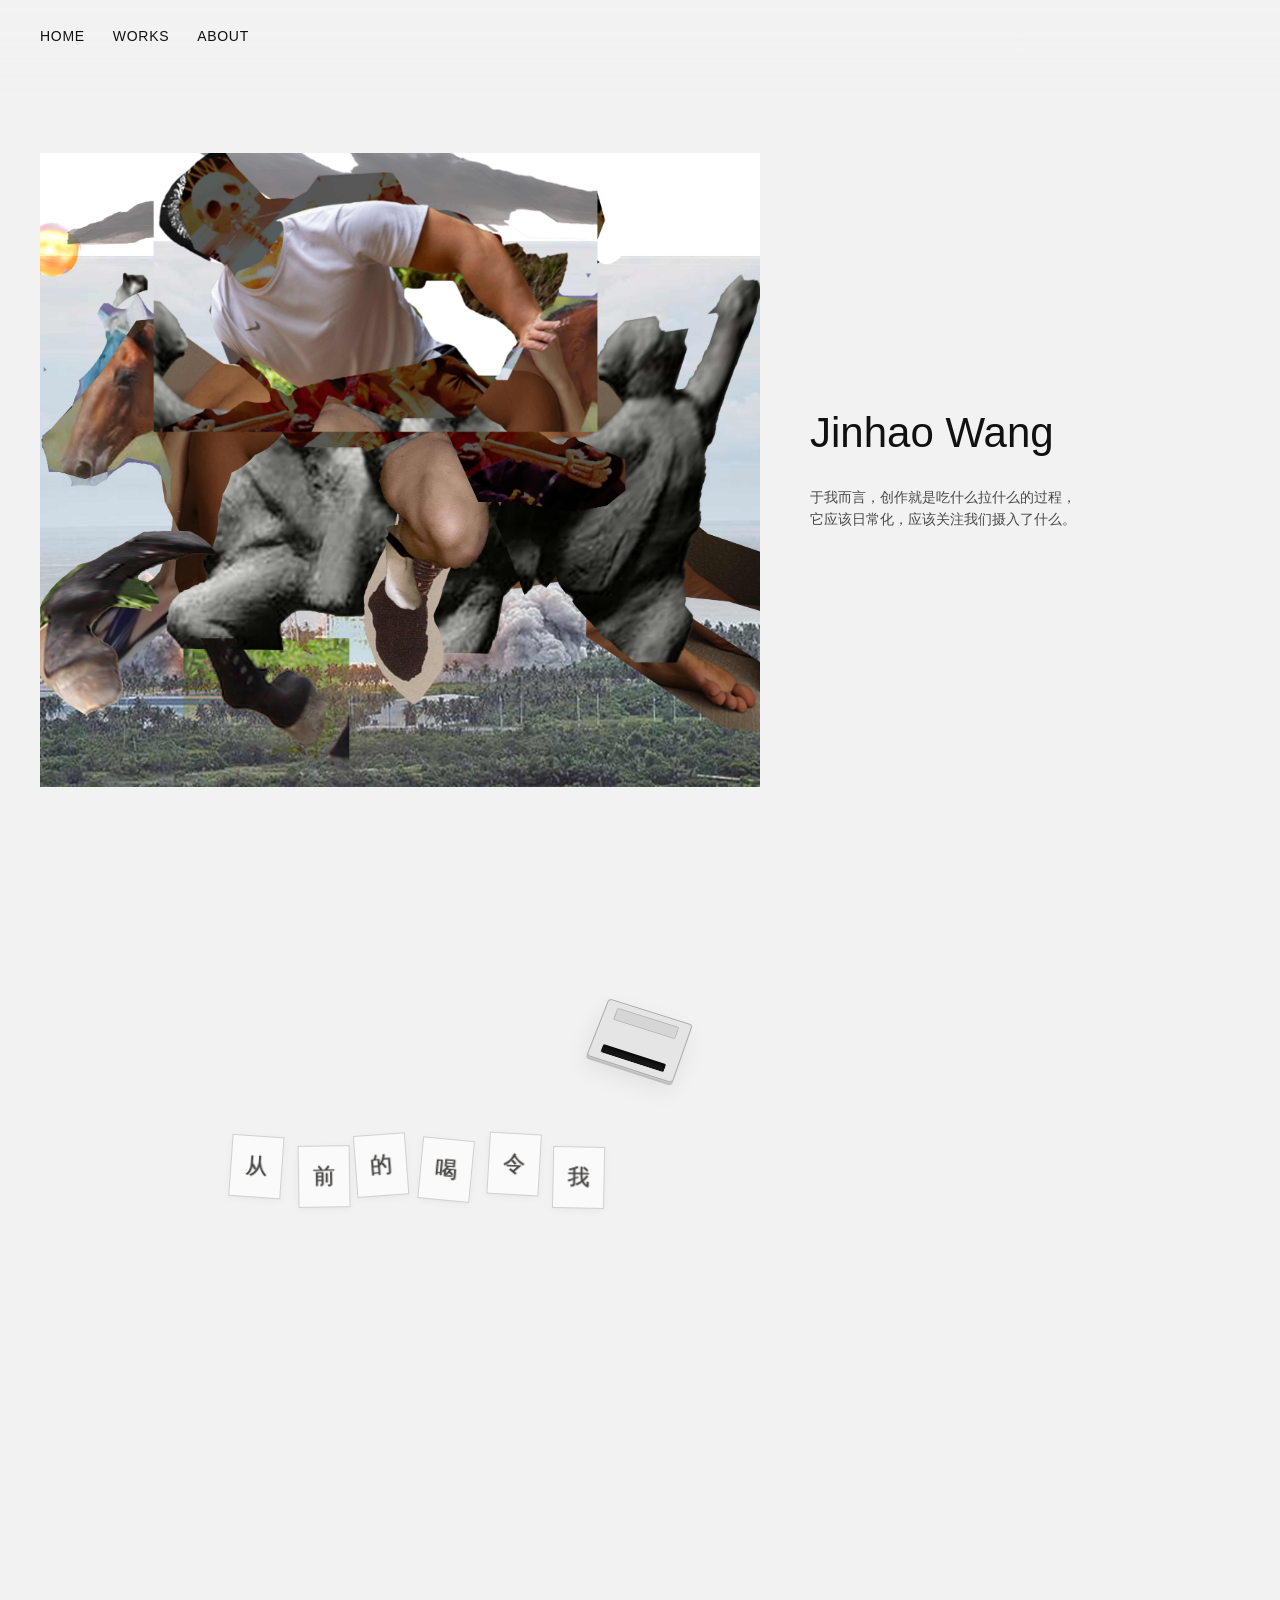
==== commit ffe9c822: "Update index.html" ====
--- a/index.html
+++ b/index.html
@@ -9,12 +9,12 @@
 
     <title>Jinhao Wang</title>
 
-    <!-- 引入开源稚拙手写字库（类喜茶手写感：ZCOOL KuaiLe / Ma Shan Zheng） -->
+    <!-- 方案 C：解密档案旧铅字库 (Noto Serif SC) -->
     <link rel="preconnect" href="https://fonts.googleapis.com">
     <link rel="preconnect" href="https://fonts.gstatic.com" crossorigin>
-    <link href="https://fonts.googleapis.com/css2?family=ZCOOL+KuaiLe&display=swap" rel="stylesheet">
+    <link href="https://fonts.googleapis.com/css2?family=Noto+Serif+SC:wght@400;600&display=swap" rel="stylesheet">
 
-    <link rel="stylesheet" href="style.css?v=6">
+    <link rel="stylesheet" href="style.css?v=8">
     <link rel="stylesheet" href="installation/undercarriage.css">
     <link rel="icon" type="image/svg+xml" href="favicon.svg">
 
@@ -23,6 +23,16 @@
 
 <body>
 
+    <!-- 
+       方案 C 定制：4.0px 粗粝炭棒石墨滤镜
+    -->
+    <svg style="position: absolute; width: 0; height: 0; pointer-events: none;" aria-hidden="true">
+        <filter id="pencil-texture">
+            <feTurbulence type="fractalNoise" baseFrequency="0.75" numOctaves="3" result="noise" />
+            <feDisplacementMap in="SourceGraphic" in2="noise" scale="4.0" xChannelSelector="R" yChannelSelector="G" result="displaced" />
+            <feComposite in="displaced" in2="noise" operator="arithmetic" k1="0.25" k2="0.8" k3="0" k4="0" />
+        </filter>
+    </svg>
 
     <!-- ========================================
          SITE NAVIGATION
@@ -121,7 +131,7 @@
         }, { passive: true });
     </script>
 
-    <!-- 极简立体发牌驱动逻辑 -->
+    <!-- 极简发牌逻辑 -->
     <script src="installation/undercarriage.js"></script>
 
 </body>
--- a/installation/undercarriage.css
+++ b/installation/undercarriage.css
@@ -1,6 +1,6 @@
 /* =========================================================
    INSTALLATION: KINETIC GRAPHIC DEALER
-   正常等大实体卡牌 / 2倍速超高速连发系统
+   喜茶稚拙手写骨架 / 石墨铅笔颗粒感 / 2倍速超高速连发
    ========================================================= */
 
 .installation-section {
@@ -49,11 +49,9 @@
     justify-content: flex-end;
     padding-bottom: 7px;
     box-sizing: border-box;
-    /* 2倍提速极速转动：0.1s */
     transition: transform 0.1s cubic-bezier(0.2, 0.9, 0.3, 1.1);
 }
 
-/* 顶部压盖线 */
 .dealer-dispenser-box::before {
     content: "";
     position: absolute;
@@ -65,7 +63,6 @@
     border-radius: 2px;
 }
 
-/* 发牌槽口：深凹窄缝 */
 .dealer-slot {
     position: relative;
     width: 66px;
@@ -76,12 +73,10 @@
     z-index: 2;
 }
 
-/* 吐牌瞬时微震 */
 .dealer-dispenser-box.ejecting {
     transform: rotateX(25deg) translateY(2px) !important;
 }
 
-/* 牌桌网格与预设卡槽 */
 .dealer-table {
     width: 100%;
     max-width: 920px;
@@ -102,7 +97,6 @@
     max-width: 860px;
 }
 
-/* 预置空间卡槽 */
 .card-slot-anchor {
     width: 52px;
     height: 62px;
@@ -111,22 +105,43 @@
     flex-shrink: 0;
 }
 
-/* 单张卡牌实体 */
+/* 
+   单张卡牌实体：
+   1. 喜茶风稚拙字体骨架 ('ZCOOL KuaiLe', 'Yuanti SC', '幼圆')
+   2. 不那么黑的深灰石墨色 (#464442)
+   3. 铅笔摩擦纸面的碳粉微颗粒毛边 (Graphite Dust Halation)
+*/
 .dealer-card {
     position: absolute;
     top: 0;
     left: 0;
     width: 52px;
     height: 62px;
-    border: 1px solid rgba(17, 17, 17, 0.2);
+    border: 1px solid rgba(17, 17, 17, 0.18);
     background: #fafafa;
     display: flex;
     align-items: center;
     justify-content: center;
-    font-size: 18px;
+
+    /* --- 核心：喜茶稚拙骨架体系 --- */
+    font-family: "ZCOOL KuaiLe", "Yuanti SC", "STYuanti", "YouYuan", "Hiragino Sans GB", sans-serif;
+    font-size: 22px;
     font-weight: 400;
-    color: #222222;
-    box-shadow: 0 2px 8px rgba(0, 0, 0, 0.05), 0 1px 2px rgba(0, 0, 0, 0.02);
+    letter-spacing: -0.02em;
+
+    /* --- 核心：非死黑的真实石墨深灰色 --- */
+    color: #464442;
+
+    /* --- 核心：石墨在纸纤维上的颗粒感与毛糙边缘扩散 --- */
+    text-shadow: 
+        0 0 0.7px rgba(60, 58, 56, 0.65),
+        0.4px 0.4px 0.5px rgba(25, 25, 25, 0.22);
+
+    /* 纸张微透明渗透感 */
+    opacity: 0.94;
+    -webkit-font-smoothing: antialiased;
+
+    box-shadow: 0 2px 8px rgba(0, 0, 0, 0.04), 0 1px 2px rgba(0, 0, 0, 0.02);
     box-sizing: border-box;
     user-select: none;
     pointer-events: none;
@@ -134,10 +149,7 @@
     will-change: transform, opacity;
 }
 
-/* 
-   核心物理飞行动画（2倍速）：
-   由 0.36s 压缩为 0.18s，高速射入指定槽位
-*/
+/* 飞行动画 (2倍速) */
 .dealer-card.in-flight {
     transition: 
         transform 0.18s cubic-bezier(0.12, 0.9, 0.28, 1.05),
@@ -145,7 +157,7 @@
         box-shadow 0.18s ease;
 }
 
-/* 读毕极速下沉淡出（0.15s） */
+/* 阅毕下潜淡出 */
 .dealer-card.card-fadeout {
     transform: translateY(18px) scale(0.95) !important;
     opacity: 0 !important;
@@ -175,6 +187,6 @@
     .dealer-card {
         width: 40px;
         height: 48px;
-        font-size: 15px;
+        font-size: 17px;
     }
 }
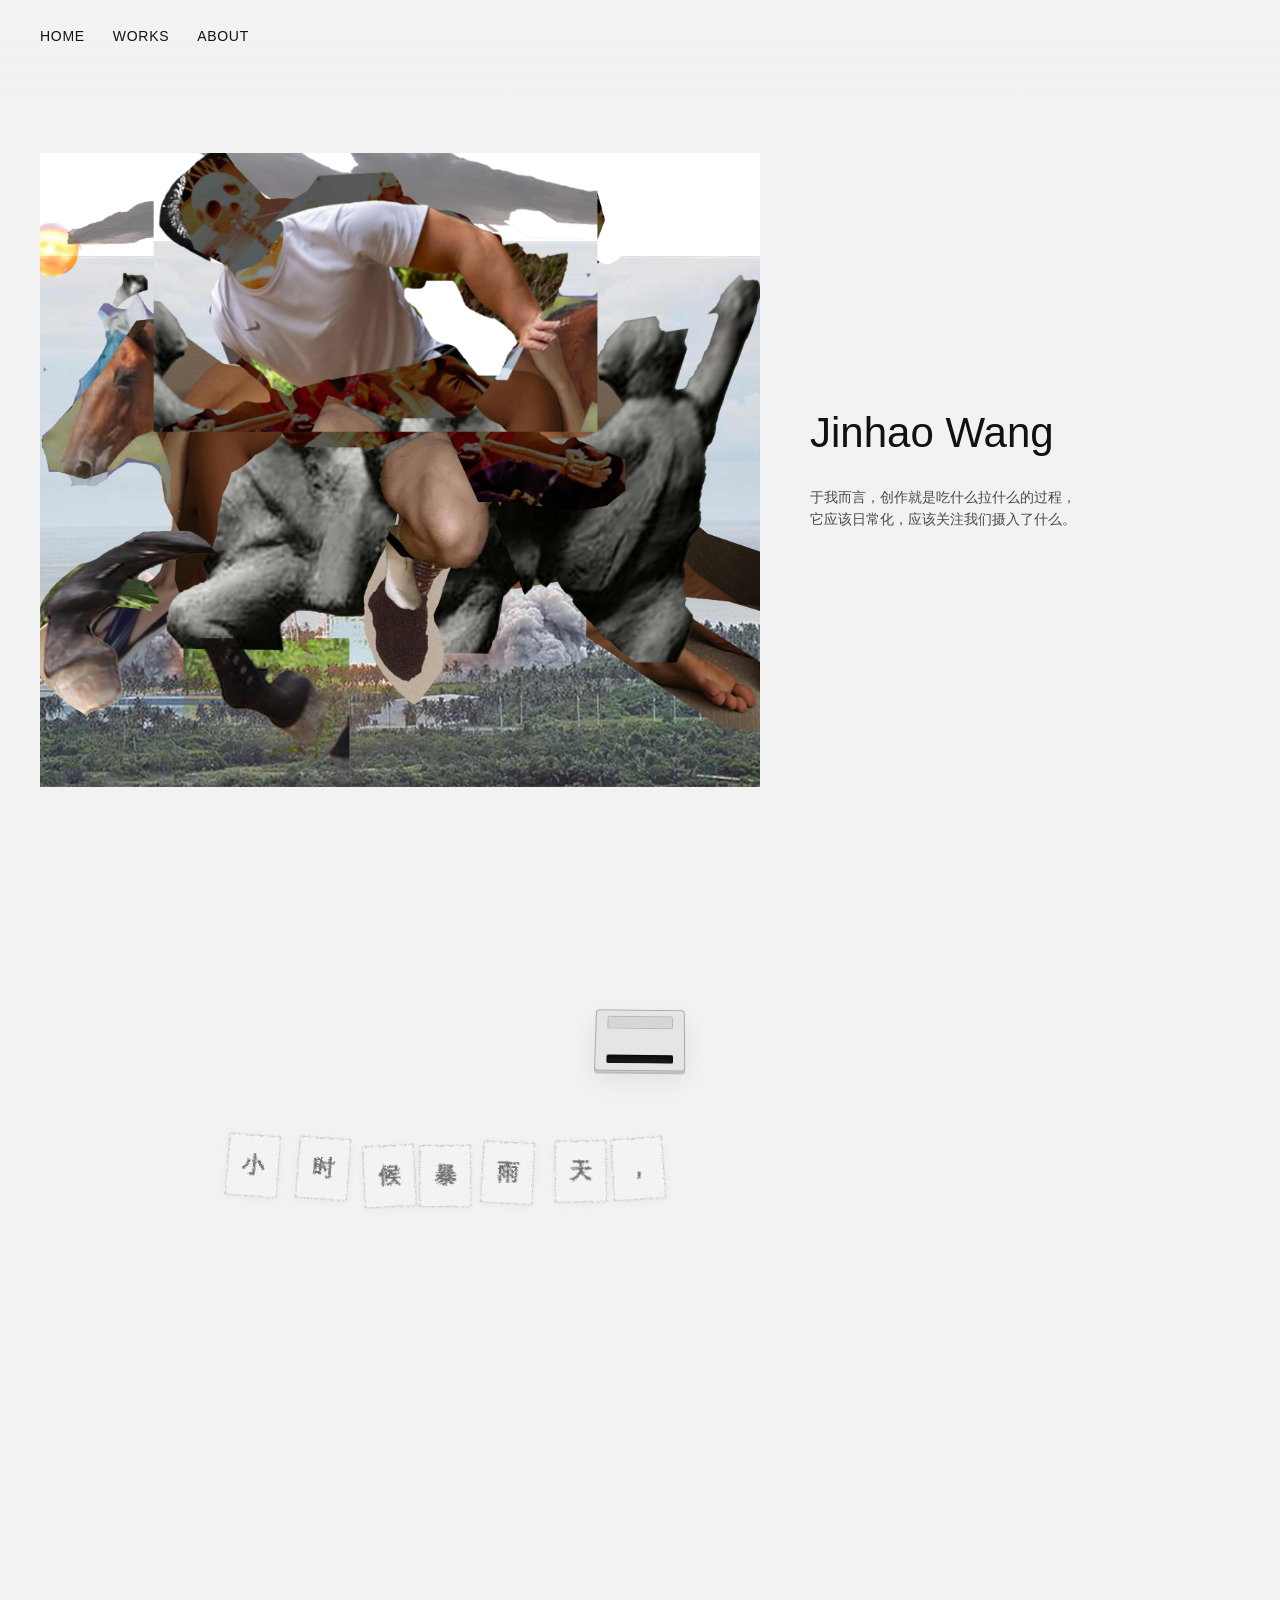
==== commit df813334: "Update index.html" ====
--- a/index.html
+++ b/index.html
@@ -14,7 +14,7 @@
     <link rel="preconnect" href="https://fonts.gstatic.com" crossorigin>
     <link href="https://fonts.googleapis.com/css2?family=Noto+Serif+SC:wght@400;600&display=swap" rel="stylesheet">
 
-    <link rel="stylesheet" href="style.css?v=8">
+    <link rel="stylesheet" href="style.css?v=9">
     <link rel="stylesheet" href="installation/undercarriage.css">
     <link rel="icon" type="image/svg+xml" href="favicon.svg">
 
@@ -23,9 +23,7 @@
 
 <body>
 
-    <!-- 
-       方案 C 定制：4.0px 粗粝炭棒石墨滤镜
-    -->
+    <!-- 方案 C 定制：4.0px 粗粝炭棒石墨滤镜 -->
     <svg style="position: absolute; width: 0; height: 0; pointer-events: none;" aria-hidden="true">
         <filter id="pencil-texture">
             <feTurbulence type="fractalNoise" baseFrequency="0.75" numOctaves="3" result="noise" />
@@ -85,14 +83,19 @@
 
     <section class="installation-section">
 
-        <!-- 立体发牌机底座与旋转仓 -->
-        <div class="dealer-chassis-stage">
-            <div id="dealer-slot" class="dealer-dispenser-box">
-                <div class="dealer-slot"></div>
+        <!-- 顶部装置区：发牌机 + 右侧无框自然散乱废牌堆 -->
+        <div class="dealer-top-cluster">
+            <div class="dealer-chassis-stage">
+                <div id="dealer-slot" class="dealer-dispenser-box">
+                    <div class="dealer-slot"></div>
+                </div>
             </div>
+
+            <!-- 无框自由散乱废牌堆 -->
+            <div id="discard-free-pile" class="discard-free-pile"></div>
         </div>
 
-        <!-- 固定卡槽阵列牌桌 -->
+        <!-- 牌桌网格 -->
         <div class="dealer-table">
             <div id="cards-grid" class="cards-grid"></div>
         </div>
@@ -131,7 +134,7 @@
         }, { passive: true });
     </script>
 
-    <!-- 极简发牌逻辑 -->
+    <!-- 极简发牌与整席汇聚回收逻辑 -->
     <script src="installation/undercarriage.js"></script>
 
 </body>
--- a/installation/undercarriage.css
+++ b/installation/undercarriage.css
@@ -1,6 +1,6 @@
 /* =========================================================
    INSTALLATION: KINETIC GRAPHIC DEALER
-   喜茶稚拙手写骨架 / 石墨铅笔颗粒感 / 2倍速超高速连发
+   方案 C：解密档案旧铅字 / 2H 极淡浅灰 / 4.0px 粗粝炭棒颗粒
    ========================================================= */
 
 .installation-section {
@@ -107,9 +107,9 @@
 
 /* 
    单张卡牌实体：
-   1. 喜茶风稚拙字体骨架 ('ZCOOL KuaiLe', 'Yuanti SC', '幼圆')
-   2. 不那么黑的深灰石墨色 (#464442)
-   3. 铅笔摩擦纸面的碳粉微颗粒毛边 (Graphite Dust Halation)
+   1. 字体：方案 C 解密档案旧铅字（Noto Serif SC）
+   2. 色彩：2H 极淡浅灰（#6c6b69）
+   3. 滤镜：4.0px 粗粝炭棒微观纸质咬合
 */
 .dealer-card {
     position: absolute;
@@ -117,28 +117,25 @@
     left: 0;
     width: 52px;
     height: 62px;
-    border: 1px solid rgba(17, 17, 17, 0.18);
+    border: 1px solid rgba(17, 17, 17, 0.16);
     background: #fafafa;
     display: flex;
     align-items: center;
     justify-content: center;
 
-    /* --- 核心：喜茶稚拙骨架体系 --- */
-    font-family: "ZCOOL KuaiLe", "Yuanti SC", "STYuanti", "YouYuan", "Hiragino Sans GB", sans-serif;
+    /* 方案 C 字体骨架 */
+    font-family: "Noto Serif SC", "Songti SC", "STSong", "SimSun", serif;
     font-size: 22px;
-    font-weight: 400;
-    letter-spacing: -0.02em;
+    font-weight: 600;
+    letter-spacing: -0.01em;
 
-    /* --- 核心：非死黑的真实石墨深灰色 --- */
-    color: #464442;
+    /* 2H 极淡浅灰 */
+    color: #6c6b69;
 
-    /* --- 核心：石墨在纸纤维上的颗粒感与毛糙边缘扩散 --- */
-    text-shadow: 
-        0 0 0.7px rgba(60, 58, 56, 0.65),
-        0.4px 0.4px 0.5px rgba(25, 25, 25, 0.22);
+    /* 挂载 4.0px 粗粝炭棒滤镜 */
+    filter: url(#pencil-texture);
 
-    /* 纸张微透明渗透感 */
-    opacity: 0.94;
+    opacity: 0.90;
     -webkit-font-smoothing: antialiased;
 
     box-shadow: 0 2px 8px rgba(0, 0, 0, 0.04), 0 1px 2px rgba(0, 0, 0, 0.02);
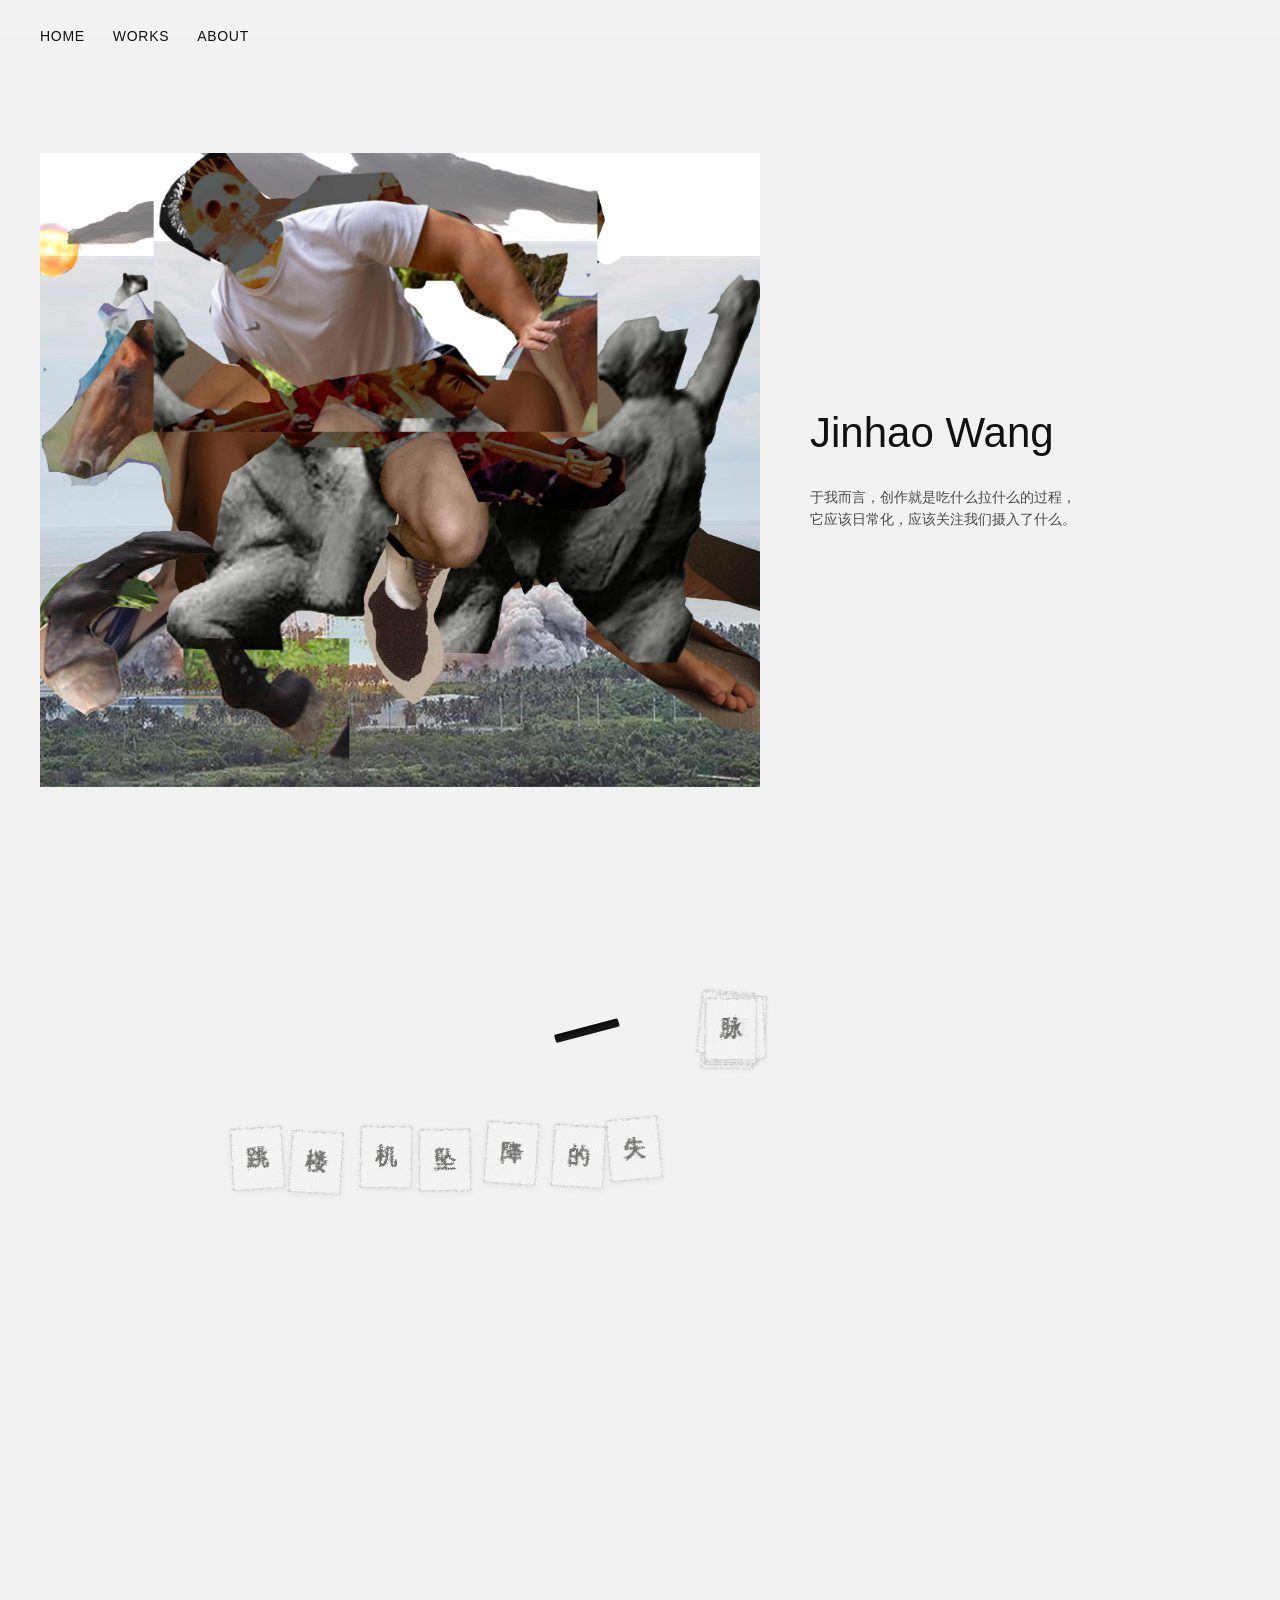
==== commit 1296ecc6: "Update index.html" ====
--- a/index.html
+++ b/index.html
@@ -14,7 +14,7 @@
     <link rel="preconnect" href="https://fonts.gstatic.com" crossorigin>
     <link href="https://fonts.googleapis.com/css2?family=Noto+Serif+SC:wght@400;600&display=swap" rel="stylesheet">
 
-    <link rel="stylesheet" href="style.css?v=9">
+    <link rel="stylesheet" href="style.css?v=10">
     <link rel="stylesheet" href="installation/undercarriage.css">
     <link rel="icon" type="image/svg+xml" href="favicon.svg">
 
@@ -83,10 +83,12 @@
 
     <section class="installation-section">
 
-        <!-- 顶部装置区：发牌机 + 右侧无框自然散乱废牌堆 -->
+        <!-- 顶部水平集群：95px 极简哑光圆盘 + 无框散乱废牌堆 -->
         <div class="dealer-top-cluster">
             <div class="dealer-chassis-stage">
-                <div id="dealer-slot" class="dealer-dispenser-box">
+                <!-- 纯俯视极简哑光圆盘 -->
+                <div id="dealer-slot" class="dealer-minimal-disc">
+                    <!-- 15% 极隐蔽出牌凹痕狭缝 -->
                     <div class="dealer-slot"></div>
                 </div>
             </div>
--- a/installation/undercarriage.css
+++ b/installation/undercarriage.css
@@ -1,6 +1,6 @@
 /* =========================================================
    INSTALLATION: KINETIC GRAPHIC DEALER
-   方案 C：解密档案旧铅字 / 2H 极淡浅灰 / 4.0px 粗粝炭棒颗粒
+   整席汇聚回收 (0.8x) / 无框自然散乱废牌堆 / 方案 C 铅印石墨质感
    ========================================================= */
 
 .installation-section {
@@ -12,10 +12,21 @@
     flex-direction: column;
     align-items: center;
     justify-content: flex-start;
-    padding: 95px 6vw 90px;
+    padding: 85px 6vw 90px;
     box-sizing: border-box;
     position: relative;
     overflow: hidden;
+}
+
+/* 顶部水平集群：发牌机 + 废牌堆 */
+.dealer-top-cluster {
+    display: flex;
+    align-items: center;
+    justify-content: center;
+    gap: 55px;
+    margin-bottom: 50px;
+    position: relative;
+    z-index: 30;
 }
 
 /* 立体发牌机舞台 */
@@ -26,8 +37,6 @@
     display: flex;
     justify-content: center;
     align-items: center;
-    margin-bottom: 55px;
-    z-index: 30;
 }
 
 .dealer-dispenser-box {
@@ -77,6 +86,18 @@
     transform: rotateX(25deg) translateY(2px) !important;
 }
 
+/* 
+   无框自然散乱废牌堆定位基点：
+   完全没有边框和盒子约束，直接裸露在桌面上
+*/
+.discard-free-pile {
+    position: relative;
+    width: 52px;
+    height: 62px;
+    pointer-events: none;
+}
+
+/* 牌桌网格与预设卡槽 */
 .dealer-table {
     width: 100%;
     max-width: 920px;
@@ -107,9 +128,7 @@
 
 /* 
    单张卡牌实体：
-   1. 字体：方案 C 解密档案旧铅字（Noto Serif SC）
-   2. 色彩：2H 极淡浅灰（#6c6b69）
-   3. 滤镜：4.0px 粗粝炭棒微观纸质咬合
+   方案 C：Noto Serif SC + 2H 极淡浅灰 + 4.0px 炭粒
 */
 .dealer-card {
     position: absolute;
@@ -132,21 +151,21 @@
     /* 2H 极淡浅灰 */
     color: #6c6b69;
 
-    /* 挂载 4.0px 粗粝炭棒滤镜 */
+    /* 挂载 4.0px 粗粝炭棒石墨滤镜 */
     filter: url(#pencil-texture);
 
     opacity: 0.90;
     -webkit-font-smoothing: antialiased;
 
-    box-shadow: 0 2px 8px rgba(0, 0, 0, 0.04), 0 1px 2px rgba(0, 0, 0, 0.02);
+    box-shadow: 0 2px 7px rgba(0, 0, 0, 0.05), 0 1px 2px rgba(0, 0, 0, 0.02);
     box-sizing: border-box;
     user-select: none;
     pointer-events: none;
     z-index: 15;
-    will-change: transform, opacity;
-}
-
-/* 飞行动画 (2倍速) */
+    will-change: transform, opacity, box-shadow;
+}
+
+/* 飞行动画 (2倍速快速发牌) */
 .dealer-card.in-flight {
     transition: 
         transform 0.18s cubic-bezier(0.12, 0.9, 0.28, 1.05),
@@ -154,20 +173,52 @@
         box-shadow 0.18s ease;
 }
 
-/* 阅毕下潜淡出 */
-.dealer-card.card-fadeout {
-    transform: translateY(18px) scale(0.95) !important;
-    opacity: 0 !important;
-    transition: transform 0.15s ease, opacity 0.15s ease;
+/* 
+   方案 2：整席汇聚回收动画 (0.8x 飞行速率，约 0.45s)
+   带浮起和高速归入废牌堆动线
+*/
+.dealer-card.in-recall {
+    transition: 
+        transform 0.45s cubic-bezier(0.22, 1, 0.36, 1),
+        box-shadow 0.45s ease,
+        opacity 0.45s ease !important;
+    box-shadow: 0 16px 28px rgba(0, 0, 0, 0.12), 0 3px 8px rgba(0, 0, 0, 0.06) !important;
+    z-index: 60 !important;
+}
+
+/* 废牌堆里常驻及落定的散乱牌 */
+.discarded-sheet {
+    position: absolute;
+    top: 0;
+    left: 0;
+    width: 52px;
+    height: 62px;
+    border: 1px solid rgba(17, 17, 17, 0.15);
+    background: #fafafa;
+    display: flex;
+    align-items: center;
+    justify-content: center;
+    font-family: "Noto Serif SC", serif;
+    font-size: 22px;
+    font-weight: 600;
+    color: #6c6b69;
+    filter: url(#pencil-texture);
+    box-shadow: 0 2px 5px rgba(0, 0, 0, 0.04);
+    box-sizing: border-box;
+    pointer-events: none;
+    user-select: none;
 }
 
 @media (max-width: 700px) {
     .installation-section {
-        padding: 85px 16px 60px;
+        padding: 75px 16px 60px;
+    }
+    .dealer-top-cluster {
+        gap: 30px;
+        margin-bottom: 35px;
     }
     .dealer-chassis-stage {
         height: 75px;
-        margin-bottom: 40px;
     }
     .dealer-dispenser-box {
         width: 78px;
@@ -181,7 +232,9 @@
         gap: 8px 6px;
     }
     .card-slot-anchor,
-    .dealer-card {
+    .dealer-card,
+    .discard-free-pile,
+    .discarded-sheet {
         width: 40px;
         height: 48px;
         font-size: 17px;
